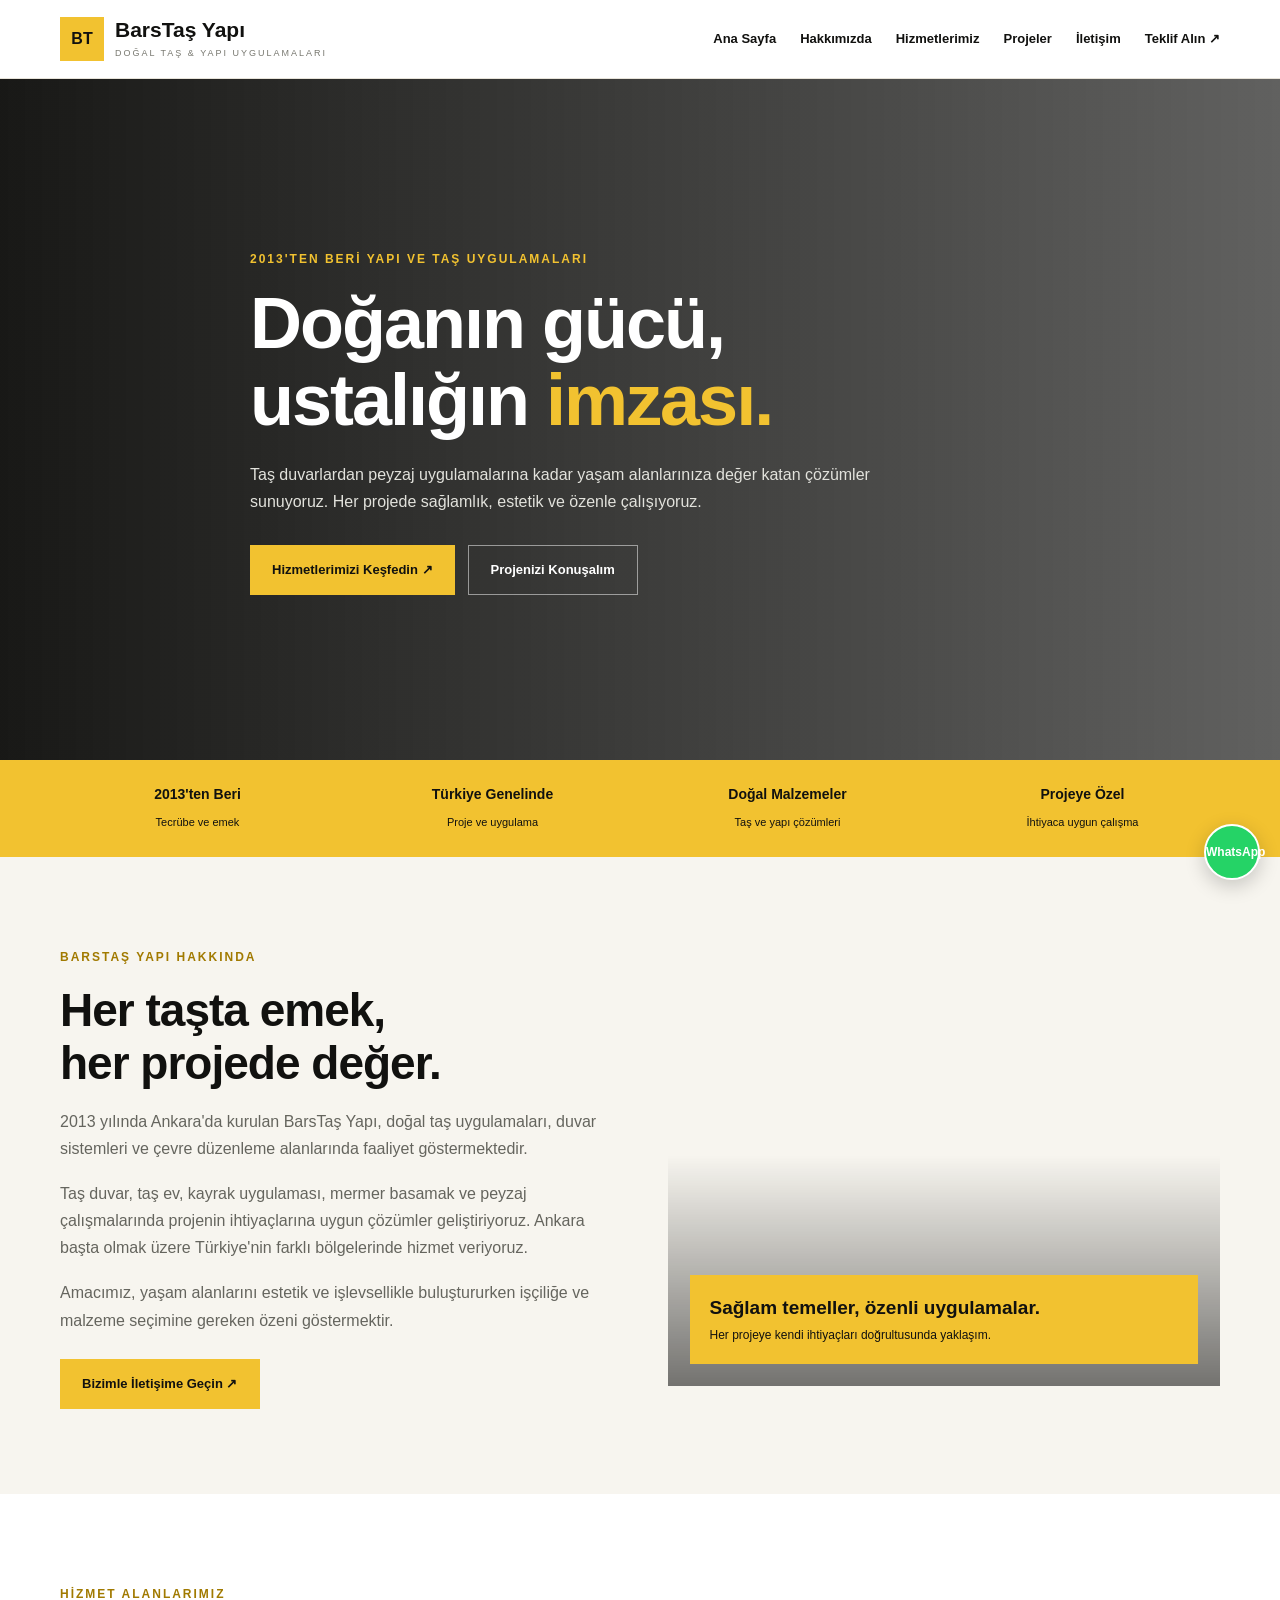
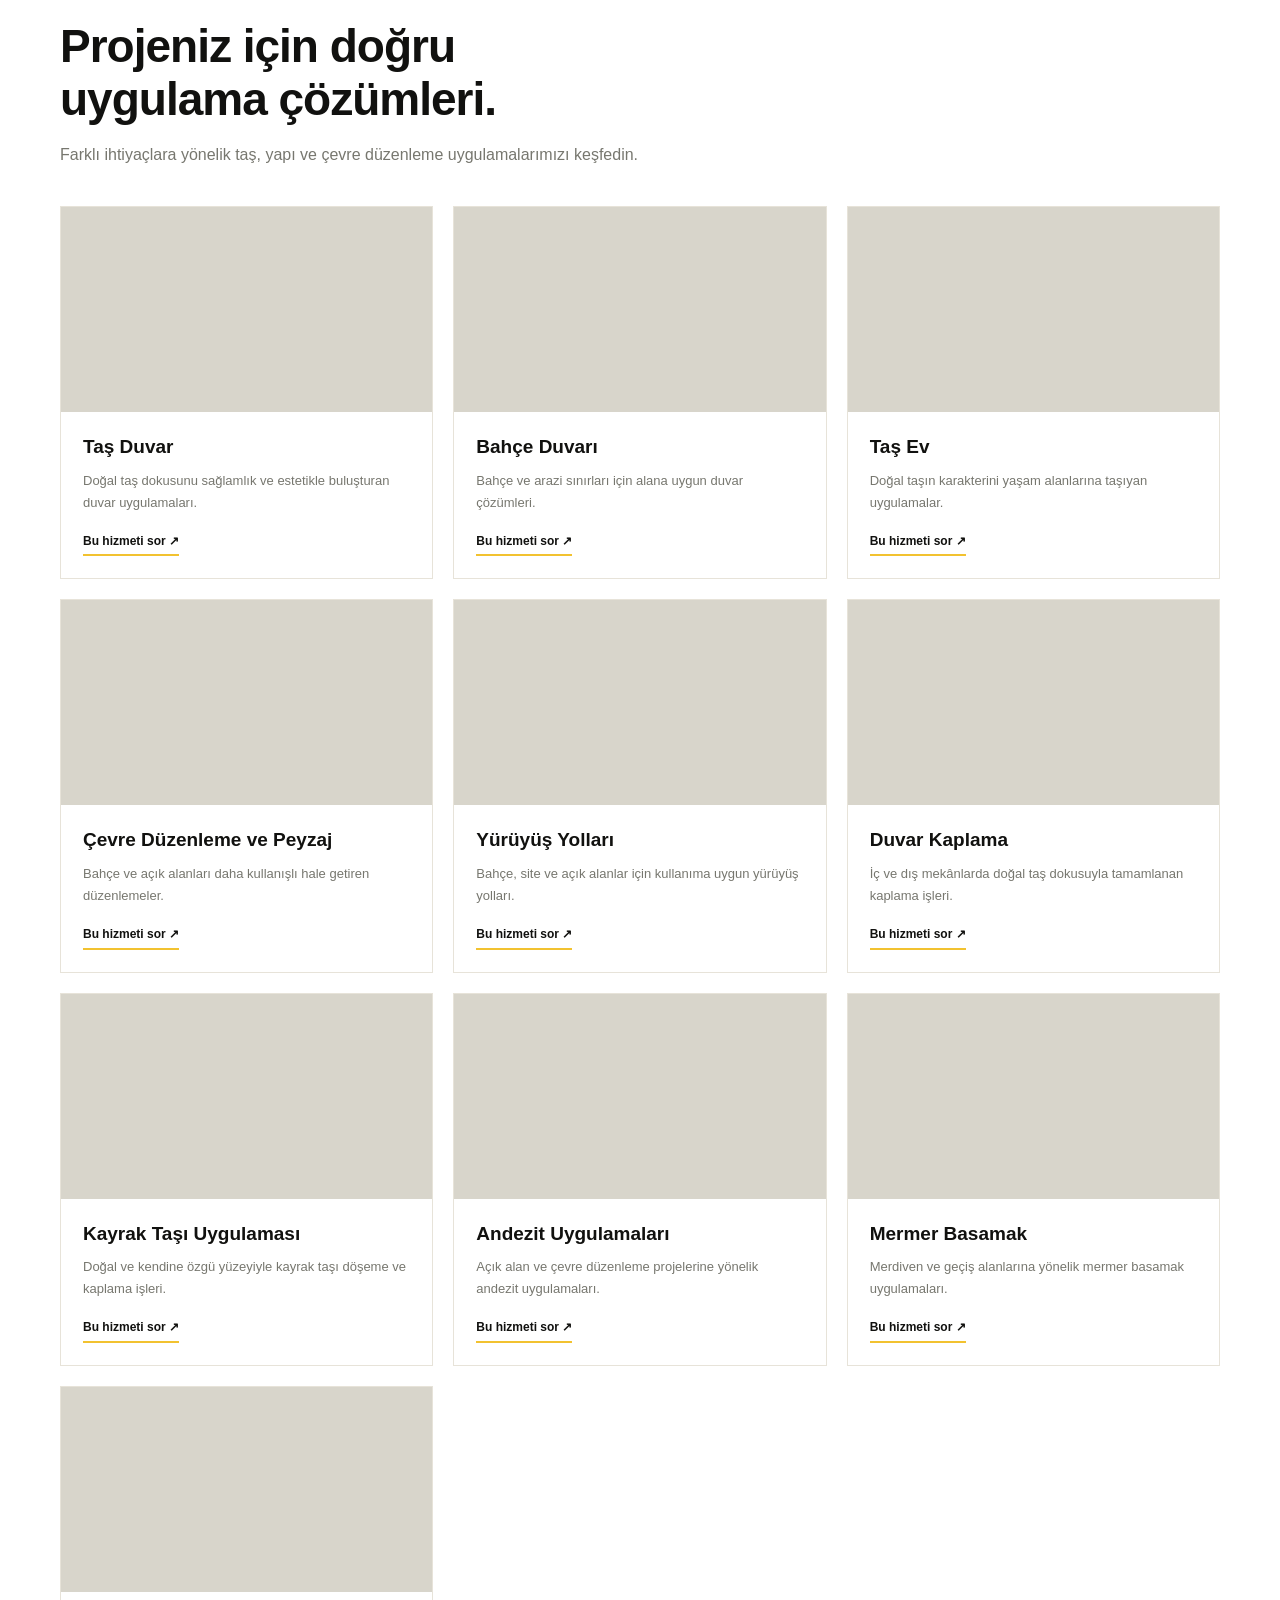
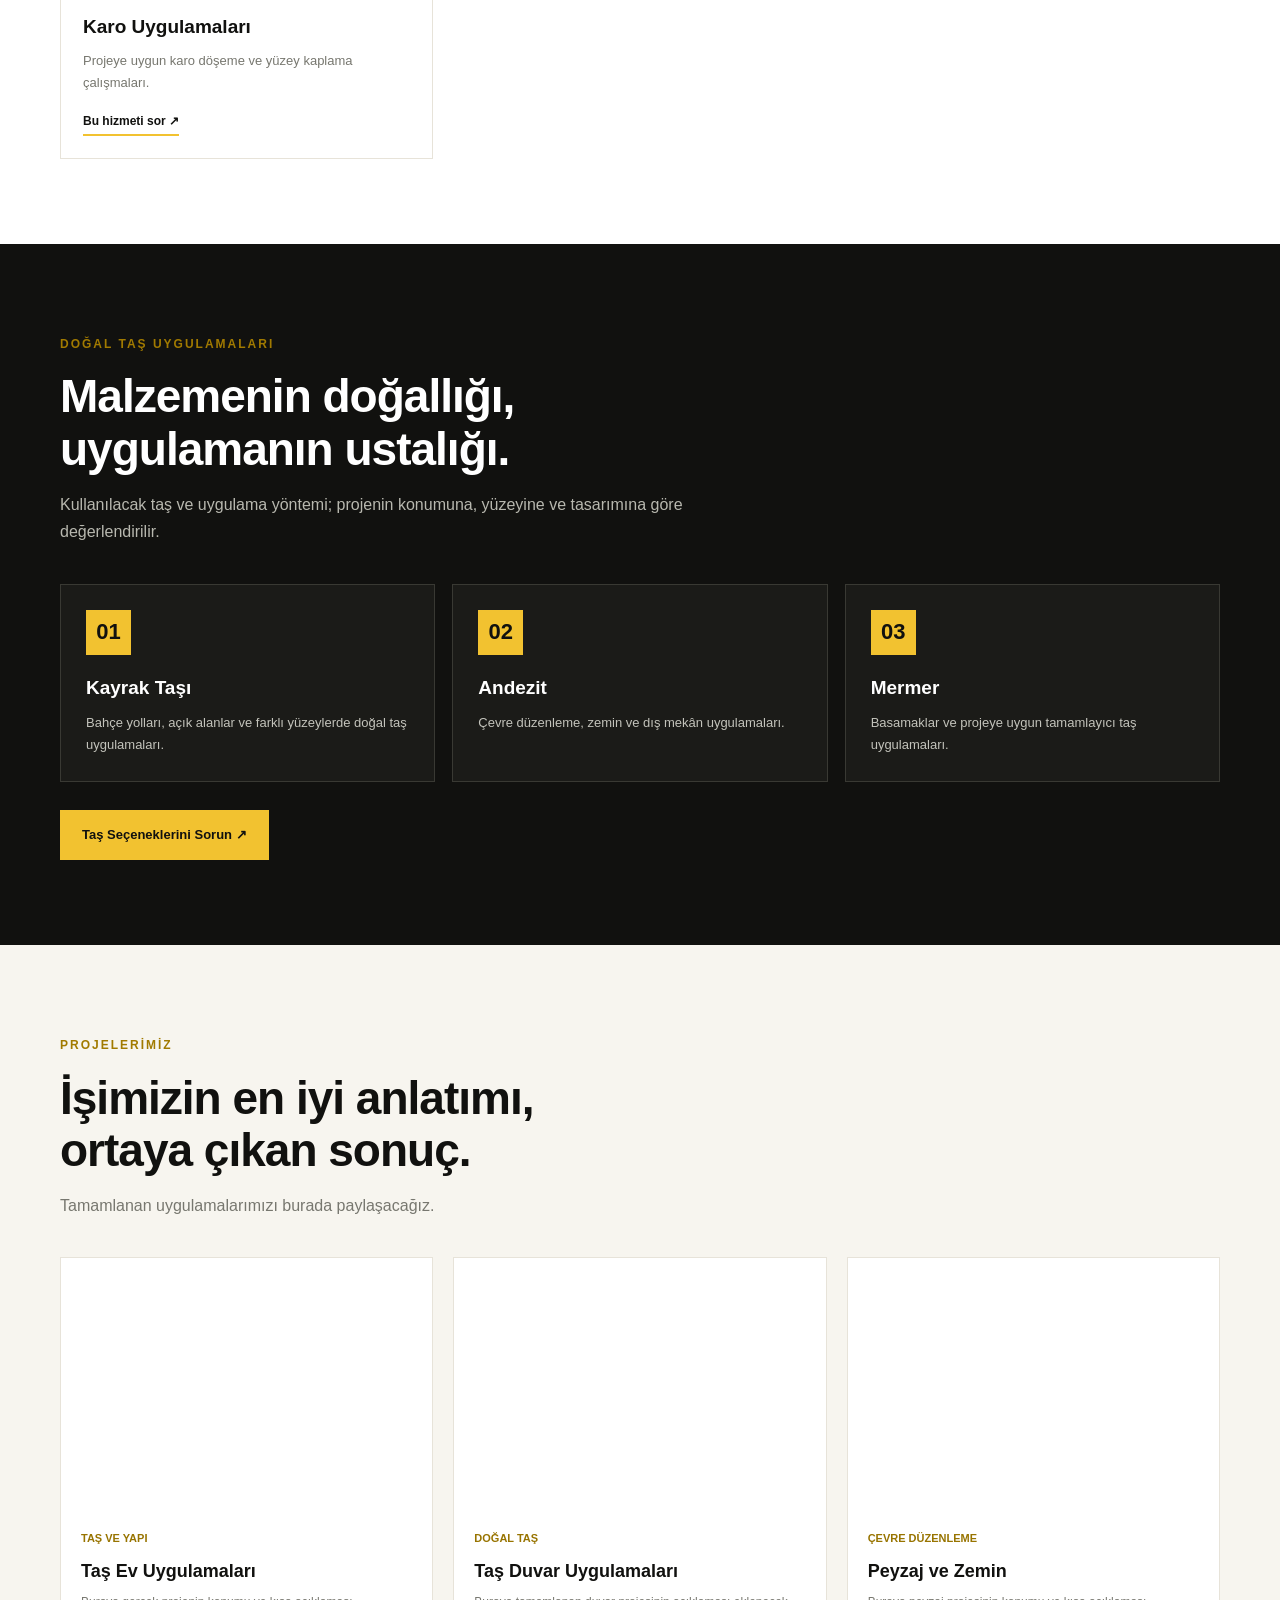
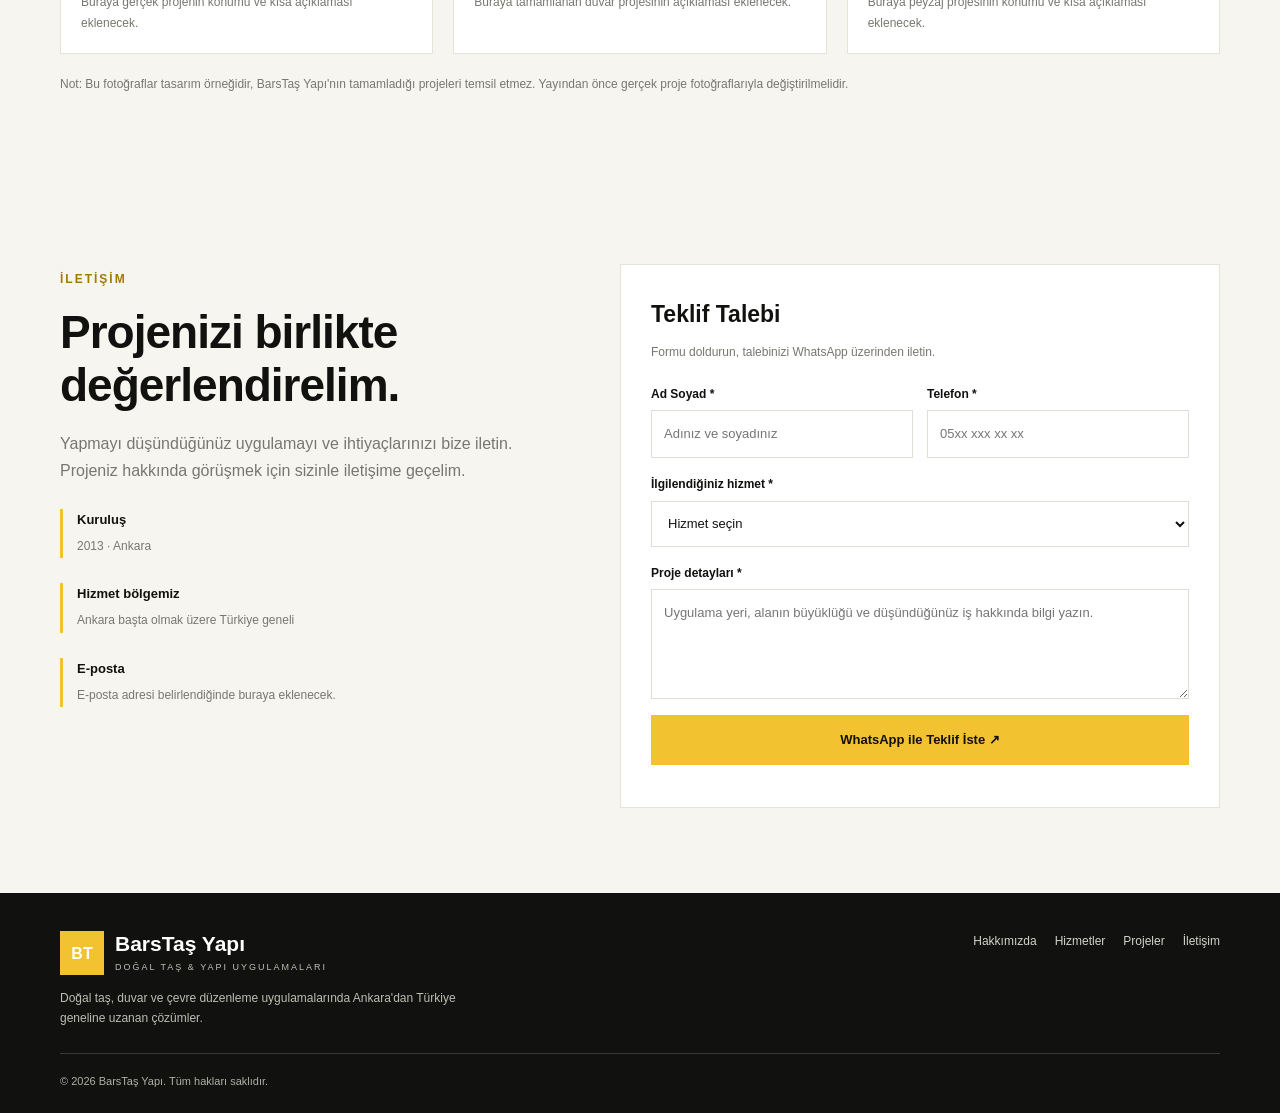
==== index.html @ 707dc00a "İlk BarsTaş Yapı web sitesi" ====
<!DOCTYPE html>
<html lang="tr">
<head>
  <meta charset="UTF-8">
  <meta name="viewport" content="width=device-width, initial-scale=1.0">

  <title>BarsTaş Yapı | Taş Duvar, Taş Ev ve Peyzaj</title>

  <meta name="description" content="BarsTaş Yapı; taş duvar, bahçe duvarı, taş ev, kayrak taşı, andezit, mermer basamak ve peyzaj uygulamalarında Ankara başta olmak üzere Türkiye genelinde hizmet sunar.">

  <meta name="theme-color" content="#11110f">
  <meta property="og:title" content="BarsTaş Yapı | Doğal Taş ve Yapı Uygulamaları">
  <meta property="og:description" content="Doğal taş, taş duvar, taş ev ve çevre düzenleme çözümleri.">
  <meta property="og:type" content="website">

  <style>
    :root {
      --black: #11110f;
      --dark: #1b1b18;
      --yellow: #f2c230;
      --cream: #f7f5ef;
      --gray: #77776f;
      --white: #fff;
      --line: #e7e3d9;
    }

    * {
      box-sizing: border-box;
      margin: 0;
      padding: 0;
    }

    html {
      scroll-behavior: smooth;
      scroll-padding-top: 85px;
    }

    body {
      font-family: Arial, Helvetica, sans-serif;
      color: var(--black);
      line-height: 1.7;
      background: var(--white);
    }

    a {
      color: inherit;
      text-decoration: none;
    }

    button, input, select, textarea {
      font: inherit;
    }

    button, a {
      -webkit-tap-highlight-color: transparent;
    }

    .container {
      width: min(1160px, calc(100% - 40px));
      margin: auto;
    }

    section {
      padding: 85px 0;
    }

    .eyebrow {
      display: inline-block;
      color: #a17a00;
      font-size: 12px;
      font-weight: 800;
      letter-spacing: 2px;
      margin-bottom: 16px;
      text-transform: uppercase;
    }

    h2 {
      font-size: clamp(30px, 4vw, 46px);
      line-height: 1.15;
      letter-spacing: -1px;
    }

    .section-intro {
      max-width: 650px;
      color: var(--gray);
      margin-top: 15px;
    }

    .section-heading {
      margin-bottom: 38px;
    }

    .button {
      display: inline-flex;
      align-items: center;
      justify-content: center;
      min-height: 50px;
      padding: 0 22px;
      border: 0;
      background: var(--yellow);
      color: var(--black);
      font-size: 13px;
      font-weight: 800;
      cursor: pointer;
      transition: .2s;
    }

    .button:hover {
      background: #ffdc68;
      transform: translateY(-2px);
    }

    /* ÜST MENÜ */

    header {
      position: sticky;
      top: 0;
      z-index: 10;
      background: rgba(255, 255, 255, .97);
      border-bottom: 1px solid var(--line);
      backdrop-filter: blur(12px);
    }

    .navbar {
      min-height: 78px;
      display: flex;
      align-items: center;
      justify-content: space-between;
      gap: 24px;
    }

    .brand {
      display: flex;
      align-items: center;
      gap: 11px;
    }

    .brand-mark {
      display: grid;
      place-items: center;
      width: 44px;
      height: 44px;
      background: var(--yellow);
      font-size: 16px;
      font-weight: 900;
    }

    .brand strong {
      display: block;
      font-size: 21px;
      line-height: 1.2;
    }

    .brand small {
      display: block;
      color: var(--gray);
      font-size: 9px;
      letter-spacing: 2px;
      margin-top: 4px;
    }

    .nav-links {
      display: flex;
      align-items: center;
      gap: 24px;
    }

    .nav-links a {
      font-size: 13px;
      font-weight: 700;
    }

    .nav-links a:hover {
      color: #a17a00;
    }

    .menu-toggle {
      display: none;
      border: 1px solid var(--line);
      background: white;
      width: 44px;
      height: 44px;
      font-size: 23px;
      cursor: pointer;
    }

    /* ANA GÖRSEL */

    .hero {
      min-height: 610px;
      display: flex;
      align-items: center;
      color: white;
      background:
        linear-gradient(90deg, rgba(12,12,10,.95), rgba(12,12,10,.65)),
        url("https://images.unsplash.com/photo-1600585154340-be6161a56a0c?auto=format&fit=crop&w=1900&q=85")
        center / cover no-repeat;
    }

    .hero-content {
      max-width: 780px;
      padding: 80px 0;
    }

    .hero .eyebrow {
      color: var(--yellow);
    }

    .hero h1 {
      font-size: clamp(40px, 6vw, 72px);
      line-height: 1.06;
      letter-spacing: -2px;
    }

    .hero h1 span {
      color: var(--yellow);
    }

    .hero p {
      max-width: 620px;
      color: #e2e2dc;
      margin-top: 23px;
      font-size: 16px;
    }

    .hero-actions {
      display: flex;
      flex-wrap: wrap;
      gap: 13px;
      margin-top: 30px;
    }

    .button-outline {
      border: 1px solid #ffffff80;
      color: white;
      background: transparent;
    }

    .button-outline:hover {
      background: #ffffff15;
    }

    /* KISA BİLGİ ŞERİDİ */

    .trust-strip {
      padding: 23px 0;
      background: var(--yellow);
    }

    .trust-grid {
      display: grid;
      grid-template-columns: repeat(4, 1fr);
      gap: 20px;
      text-align: center;
    }

    .trust-grid strong {
      display: block;
      font-size: 14px;
    }

    .trust-grid span {
      font-size: 11px;
    }

    /* HAKKIMIZDA */

    .about {
      background: var(--cream);
    }

    .about-grid {
      display: grid;
      grid-template-columns: 1fr 1fr;
      align-items: center;
      gap: 55px;
    }

    .about-copy p {
      margin-top: 18px;
      color: #65655e;
    }

    .about-visual {
      min-height: 420px;
      background:
        linear-gradient(0deg, #0008, transparent 55%),
        url("https://images.unsplash.com/photo-1600607687939-ce8a6c25118c?auto=format&fit=crop&w=1100&q=85")
        center / cover no-repeat;
      display: flex;
      align-items: flex-end;
      padding: 22px;
    }

    .about-label {
      width: 100%;
      padding: 20px;
      background: var(--yellow);
      color: var(--black);
      font-size: 19px;
      font-weight: 800;
      line-height: 1.4;
    }

    .about-label span {
      display: block;
      margin-top: 5px;
      font-size: 12px;
      font-weight: 400;
    }

    /* HİZMETLER */

    .services-grid {
      display: grid;
      grid-template-columns: repeat(3, minmax(0, 1fr));
      gap: 20px;
    }

    .service-card {
      overflow: hidden;
      border: 1px solid var(--line);
      background: white;
      transition: .25s;
    }

    .service-card:hover {
      transform: translateY(-5px);
      border-color: var(--yellow);
      box-shadow: 0 14px 32px #0000000d;
    }

    .service-image {
      height: 205px;
      background-color: #d8d5cb;
      background-size: cover;
      background-position: center;
    }

    .service-body {
      padding: 22px;
    }

    .service-body h3 {
      font-size: 19px;
      line-height: 1.35;
    }

    .service-body p {
      margin-top: 10px;
      color: var(--gray);
      font-size: 13px;
    }

    .service-link {
      display: inline-block;
      margin-top: 17px;
      padding-bottom: 3px;
      border-bottom: 2px solid var(--yellow);
      font-size: 12px;
      font-weight: 800;
    }

    .service-link:hover {
      color: #a17a00;
    }

    /* TAŞ ÇEŞİTLERİ */

    .stones {
      background: var(--black);
      color: white;
    }

    .stones .section-intro {
      color: #b8b8af;
    }

    .stone-grid {
      display: grid;
      grid-template-columns: repeat(3, 1fr);
      gap: 17px;
    }

    .stone-card {
      padding: 25px;
      border: 1px solid #393933;
      background: var(--dark);
      transition: .2s;
    }

    .stone-card:hover {
      border-color: var(--yellow);
    }

    .stone-icon {
      display: grid;
      place-items: center;
      width: 45px;
      height: 45px;
      margin-bottom: 17px;
      background: var(--yellow);
      color: var(--black);
      font-size: 22px;
      font-weight: 900;
    }

    .stone-card h3 {
      font-size: 19px;
    }

    .stone-card p {
      margin-top: 8px;
      color: #c3c3bb;
      font-size: 13px;
    }

    /* PROJELER */

    .projects {
      background: var(--cream);
    }

    .projects-grid {
      display: grid;
      grid-template-columns: repeat(3, 1fr);
      gap: 20px;
    }

    .project-card {
      background: white;
      border: 1px solid var(--line);
      overflow: hidden;
    }

    .project-image {
      height: 245px;
      background-size: cover;
      background-position: center;
    }

    .project-image-one {
      background-image: url("https://images.unsplash.com/photo-1600585154340-be6161a56a0c?auto=format&fit=crop&w=900&q=80");
    }

    .project-image-two {
      background-image: url("https://images.unsplash.com/photo-1600607687939-ce8a6c25118c?auto=format&fit=crop&w=900&q=80");
    }

    .project-image-three {
      background-image: url("https://images.unsplash.com/photo-1600566753086-00f18fb6b3ea?auto=format&fit=crop&w=900&q=80");
    }

    .project-info {
      padding: 20px;
    }

    .project-info span {
      color: #987400;
      font-size: 11px;
      font-weight: 800;
      text-transform: uppercase;
    }

    .project-info h3 {
      margin-top: 5px;
      font-size: 18px;
    }

    .project-info p {
      margin-top: 6px;
      color: var(--gray);
      font-size: 12px;
    }

    .sample-note {
      margin-top: 20px;
      color: var(--gray);
      font-size: 12px;
    }

    /* İLETİŞİM */

    .contact {
      background: var(--cream);
    }

    .contact-grid {
      display: grid;
      grid-template-columns: .85fr 1fr;
      gap: 50px;
      align-items: start;
    }

    .contact-copy p {
      margin-top: 18px;
      color: var(--gray);
    }

    .contact-detail {
      margin-top: 25px;
      padding-left: 14px;
      border-left: 3px solid var(--yellow);
    }

    .contact-detail strong {
      display: block;
      font-size: 13px;
    }

    .contact-detail span {
      color: var(--gray);
      font-size: 12px;
    }

    .contact-form {
      padding: 30px;
      background: white;
      border: 1px solid var(--line);
    }

    .contact-form h3 {
      font-size: 23px;
    }

    .form-intro {
      margin: 7px 0 22px;
      color: var(--gray);
      font-size: 12px;
    }

    .form-row {
      display: grid;
      grid-template-columns: 1fr 1fr;
      gap: 14px;
    }

    .form-field {
      display: grid;
      gap: 6px;
      margin-bottom: 16px;
    }

    .form-field label {
      font-size: 12px;
      font-weight: 800;
    }

    .form-field input,
    .form-field select,
    .form-field textarea {
      width: 100%;
      padding: 12px;
      border: 1px solid #deded6;
      border-radius: 0;
      background: white;
      color: var(--black);
      outline: none;
      font-size: 13px;
    }

    .form-field input,
    .form-field select {
      min-height: 46px;
    }

    .form-field textarea {
      min-height: 110px;
      resize: vertical;
    }

    .form-field input:focus,
    .form-field select:focus,
    .form-field textarea:focus {
      border-color: #b38a05;
    }

    .form-submit {
      width: 100%;
    }

    .form-status {
      margin-top: 12px;
      font-size: 12px;
      overflow-wrap: anywhere;
    }

    /* ALT BÖLÜM */

    .footer {
      padding: 38px 0 22px;
      background: var(--black);
      color: white;
    }

    .footer-main {
      display: flex;
      align-items: flex-start;
      justify-content: space-between;
      gap: 30px;
      padding-bottom: 25px;
    }

    .footer-main p {
      max-width: 440px;
      margin-top: 12px;
      color: #bdbdb4;
      font-size: 12px;
    }

    .footer-links {
      display: flex;
      flex-wrap: wrap;
      gap: 18px;
    }

    .footer-links a {
      color: #d2d2ca;
      font-size: 12px;
    }

    .footer-links a:hover {
      color: var(--yellow);
    }

    .footer-bottom {
      padding-top: 18px;
      border-top: 1px solid #393933;
      color: #b0b0a7;
      font-size: 11px;
    }

    /* WHATSAPP */

    .whatsapp {
      position: fixed;
      right: 20px;
      bottom: 20px;
      z-index: 20;
      display: grid;
      place-items: center;
      width: 56px;
      height: 56px;
      border: 2px solid white;
      border-radius: 50%;
      background: #25d366;
      color: white;
      box-shadow: 0 6px 20px #0003;
      font-size: 12px;
      font-weight: 900;
    }

    /* TELEFON VE TABLET */

    @media (max-width: 900px) {
      .nav-links {
        gap: 13px;
      }

      .nav-links a {
        font-size: 11px;
      }

      .about-grid,
      .contact-grid {
        gap: 28px;
      }

      .services-grid {
        grid-template-columns: repeat(2, minmax(0, 1fr));
      }
    }

    @media (max-width: 720px) {
      section {
        padding: 65px 0;
      }

      .navbar {
        min-height: 70px;
      }

      .menu-toggle {
        display: block;
      }

      .nav-links {
        position: absolute;
        top: 70px;
        left: 0;
        right: 0;
        display: none;
        align-items: stretch;
        flex-direction: column;
        gap: 0;
        padding: 15px 22px 24px;
        background: white;
        border-bottom: 1px solid var(--line);
      }

      .nav-links.is-open {
        display: flex;
      }

      .nav-links a {
        padding: 12px 0;
        border-bottom: 1px solid var(--line);
        font-size: 14px;
      }

      .nav-links .nav-cta {
        margin-top: 12px;
        text-align: center;
        padding: 12px;
        background: var(--yellow);
      }

      .hero {
        min-height: 570px;
      }

      .hero h1 {
        font-size: 44px;
        letter-spacing: -1px;
      }

      .hero p {
        font-size: 14px;
      }

      .trust-grid {
        grid-template-columns: repeat(2, 1fr);
        gap: 18px 8px;
      }

      .about-grid,
      .contact-grid {
        grid-template-columns: 1fr;
      }

      .about-visual {
        min-height: 330px;
      }

      .stone-grid,
      .projects-grid {
        grid-template-columns: repeat(2, minmax(0, 1fr));
      }

      .footer-main {
        flex-direction: column;
      }
    }

    @media (max-width: 480px) {
      .container {
        width: calc(100% - 30px);
      }

      .hero h1 {
        font-size: 39px;
      }

      .hero-actions {
        flex-direction: column;
      }

      .hero-actions .button {
        width: 100%;
      }

      .services-grid,
      .stone-grid,
      .projects-grid {
        grid-template-columns: 1fr;
      }

      .service-image {
        height: 225px;
      }

      .project-image {
        height: 230px;
      }

      .contact-form {
        padding: 21px 16px;
      }

      .form-row {
        grid-template-columns: 1fr;
        gap: 0;
      }

      .footer-links {
        flex-direction: column;
        gap: 10px;
      }
    }
  </style>
</head>

<body>
  <header>
    <div class="container navbar">
      <a class="brand" href="#anasayfa" aria-label="BarsTaş Yapı ana sayfa">
        <span class="brand-mark">BT</span>
        <span>
          <strong>BarsTaş Yapı</strong>
          <small>DOĞAL TAŞ & YAPI UYGULAMALARI</small>
        </span>
      </a>

      <button class="menu-toggle" type="button"
        aria-label="Menüyü aç" aria-expanded="false"
        aria-controls="site-menu">☰</button>

      <nav class="nav-links" id="site-menu" aria-label="Ana menü">
        <a href="#anasayfa">Ana Sayfa</a>
        <a href="#hakkimizda">Hakkımızda</a>
        <a href="#hizmetler">Hizmetlerimiz</a>
        <a href="#projeler">Projeler</a>
        <a href="#iletisim">İletişim</a>
        <a class="nav-cta" href="#iletisim">Teklif Alın ↗</a>
      </nav>
    </div>
  </header>

  <main>
    <section class="hero" id="anasayfa">
      <div class="container hero-content">
        <span class="eyebrow">2013'ten beri yapı ve taş uygulamaları</span>
        <h1>Doğanın gücü,<br>ustalığın <span>imzası.</span></h1>
        <p>
          Taş duvarlardan peyzaj uygulamalarına kadar yaşam alanlarınıza
          değer katan çözümler sunuyoruz. Her projede sağlamlık, estetik
          ve özenle çalışıyoruz.
        </p>

        <div class="hero-actions">
          <a class="button" href="#hizmetler">Hizmetlerimizi Keşfedin ↗</a>
          <a class="button button-outline" href="#iletisim">Projenizi Konuşalım</a>
        </div>
      </div>
    </section>

    <div class="trust-strip">
      <div class="container trust-grid">
        <div>
          <strong>2013'ten Beri</strong>
          <span>Tecrübe ve emek</span>
        </div>
        <div>
          <strong>Türkiye Genelinde</strong>
          <span>Proje ve uygulama</span>
        </div>
        <div>
          <strong>Doğal Malzemeler</strong>
          <span>Taş ve yapı çözümleri</span>
        </div>
        <div>
          <strong>Projeye Özel</strong>
          <span>İhtiyaca uygun çalışma</span>
        </div>
      </div>
    </div>

    <section class="about" id="hakkimizda">
      <div class="container about-grid">
        <div class="about-copy">
          <span class="eyebrow">BarsTaş Yapı hakkında</span>
          <h2>Her taşta emek,<br>her projede değer.</h2>

          <p>
            2013 yılında Ankara'da kurulan BarsTaş Yapı, doğal taş
            uygulamaları, duvar sistemleri ve çevre düzenleme alanlarında
            faaliyet göstermektedir.
          </p>

          <p>
            Taş duvar, taş ev, kayrak uygulaması, mermer basamak ve peyzaj
            çalışmalarında projenin ihtiyaçlarına uygun çözümler geliştiriyoruz.
            Ankara başta olmak üzere Türkiye'nin farklı bölgelerinde hizmet
            veriyoruz.
          </p>

          <p>
            Amacımız, yaşam alanlarını estetik ve işlevsellikle buluştururken
            işçiliğe ve malzeme seçimine gereken özeni göstermektir.
          </p>

          <a class="button" href="#iletisim" style="margin-top:25px">
            Bizimle İletişime Geçin ↗
          </a>
        </div>

        <div class="about-visual" role="img"
          aria-label="Modern mimari ve doğal malzeme uygulamalarını temsil eden örnek görsel">
          <div class="about-label">
            Sağlam temeller, özenli uygulamalar.
            <span>Her projeye kendi ihtiyaçları doğrultusunda yaklaşım.</span>
          </div>
        </div>
      </div>
    </section>

    <section id="hizmetler">
      <div class="container">
        <div class="section-heading">
          <span class="eyebrow">Hizmet alanlarımız</span>
          <h2>Projeniz için doğru<br>uygulama çözümleri.</h2>
          <p class="section-intro">
            Farklı ihtiyaçlara yönelik taş, yapı ve çevre düzenleme
            uygulamalarımızı keşfedin.
          </p>
        </div>

        <div class="services-grid">
          <article class="service-card">
            <div class="service-image"
              style="background-image:url('https://images.unsplash.com/photo-1590725121839-892b458a74fe?auto=format&fit=crop&w=900&q=80')"
              role="img" aria-label="Taş duvar örnek görseli"></div>
            <div class="service-body">
              <h3>Taş Duvar</h3>
              <p>Doğal taş dokusunu sağlamlık ve estetikle buluşturan duvar uygulamaları.</p>
              <a class="service-link" href="#iletisim" data-service="Taş Duvar">Bu hizmeti sor ↗</a>
            </div>
          </article>

          <article class="service-card">
            <div class="service-image"
              style="background-image:url('https://images.unsplash.com/photo-1600585154526-990dced4db0d?auto=format&fit=crop&w=900&q=80')"
              role="img" aria-label="Bahçe ve çevre duvarı örnek görseli"></div>
            <div class="service-body">
              <h3>Bahçe Duvarı</h3>
              <p>Bahçe ve arazi sınırları için alana uygun duvar çözümleri.</p>
              <a class="service-link" href="#iletisim" data-service="Bahçe Duvarı">Bu hizmeti sor ↗</a>
            </div>
          </article>

          <article class="service-card">
            <div class="service-image"
              style="background-image:url('https://images.unsplash.com/photo-1600607687920-4e2a09cf159d?auto=format&fit=crop&w=900&q=80')"
              role="img" aria-label="Taş ev mimarisi örnek görseli"></div>
            <div class="service-body">
              <h3>Taş Ev</h3>
              <p>Doğal taşın karakterini yaşam alanlarına taşıyan uygulamalar.</p>
              <a class="service-link" href="#iletisim" data-service="Taş Ev">Bu hizmeti sor ↗</a>
            </div>
          </article>

          <article class="service-card">
            <div class="service-image"
              style="background-image:url('https://images.unsplash.com/photo-1416879595882-3373a0480b5b?auto=format&fit=crop&w=900&q=80')"
              role="img" aria-label="Bahçe peyzajı örnek görseli"></div>
            <div class="service-body">
              <h3>Çevre Düzenleme ve Peyzaj</h3>
              <p>Bahçe ve açık alanları daha kullanışlı hale getiren düzenlemeler.</p>
              <a class="service-link" href="#iletisim" data-service="Çevre Düzenleme ve Peyzaj">Bu hizmeti sor ↗</a>
            </div>
          </article>

          <article class="service-card">
            <div class="service-image"
              style="background-image:url('https://images.unsplash.com/photo-1558618666-fcd25c85cd64?auto=format&fit=crop&w=900&q=80')"
              role="img" aria-label="Yürüyüş yolu örnek görseli"></div>
            <div class="service-body">
              <h3>Yürüyüş Yolları</h3>
              <p>Bahçe, site ve açık alanlar için kullanıma uygun yürüyüş yolları.</p>
              <a class="service-link" href="#iletisim" data-service="Yürüyüş Yolları">Bu hizmeti sor ↗</a>
            </div>
          </article>

          <article class="service-card">
            <div class="service-image"
              style="background-image:url('https://images.unsplash.com/photo-1600607687644-c7171b42498f?auto=format&fit=crop&w=900&q=80')"
              role="img" aria-label="Duvar kaplama örnek görseli"></div>
            <div class="service-body">
              <h3>Duvar Kaplama</h3>
              <p>İç ve dış mekânlarda doğal taş dokusuyla tamamlanan kaplama işleri.</p>
              <a class="service-link" href="#iletisim" data-service="Duvar Kaplama">Bu hizmeti sor ↗</a>
            </div>
          </article>

          <article class="service-card">
            <div class="service-image"
              style="background-image:url('https://images.unsplash.com/photo-1510798831971-661eb04b3739?auto=format&fit=crop&w=900&q=80')"
              role="img" aria-label="Kayrak taşı uygulaması örnek görseli"></div>
            <div class="service-body">
              <h3>Kayrak Taşı Uygulaması</h3>
              <p>Doğal ve kendine özgü yüzeyiyle kayrak taşı döşeme ve kaplama işleri.</p>
              <a class="service-link" href="#iletisim" data-service="Kayrak Taşı Uygulaması">Bu hizmeti sor ↗</a>
            </div>
          </article>

          <article class="service-card">
            <div class="service-image"
              style="background-image:url('https://images.unsplash.com/photo-1600566753086-00f18fb6b3ea?auto=format&fit=crop&w=900&q=80')"
              role="img" aria-label="Andezit taşı uygulaması örnek görseli"></div>
            <div class="service-body">
              <h3>Andezit Uygulamaları</h3>
              <p>Açık alan ve çevre düzenleme projelerine yönelik andezit uygulamaları.</p>
              <a class="service-link" href="#iletisim" data-service="Andezit Uygulamaları">Bu hizmeti sor ↗</a>
            </div>
          </article>

          <article class="service-card">
            <div class="service-image"
              style="background-image:url('https://images.unsplash.com/photo-1600607687939-ce8a6c25118c?auto=format&fit=crop&w=900&q=80')"
              role="img" aria-label="Mermer basamak örnek görseli"></div>
            <div class="service-body">
              <h3>Mermer Basamak</h3>
              <p>Merdiven ve geçiş alanlarına yönelik mermer basamak uygulamaları.</p>
              <a class="service-link" href="#iletisim" data-service="Mermer Basamak">Bu hizmeti sor ↗</a>
            </div>
          </article>

          <article class="service-card">
            <div class="service-image"
              style="background-image:url('https://images.unsplash.com/photo-1600566753190-17f0baa2a6c3?auto=format&fit=crop&w=900&q=80')"
              role="img" aria-label="Karo döşeme örnek görseli"></div>
            <div class="service-body">
              <h3>Karo Uygulamaları</h3>
              <p>Projeye uygun karo döşeme ve yüzey kaplama çalışmaları.</p>
              <a class="service-link" href="#iletisim" data-service="Karo Uygulamaları">Bu hizmeti sor ↗</a>
            </div>
          </article>
        </div>
      </div>
    </section>

    <section class="stones">
      <div class="container">
        <div class="section-heading">
          <span class="eyebrow">Doğal taş uygulamaları</span>
          <h2>Malzemenin doğallığı,<br>uygulamanın ustalığı.</h2>
          <p class="section-intro">
            Kullanılacak taş ve uygulama yöntemi; projenin konumuna,
            yüzeyine ve tasarımına göre değerlendirilir.
          </p>
        </div>

        <div class="stone-grid">
          <article class="stone-card">
            <div class="stone-icon">01</div>
            <h3>Kayrak Taşı</h3>
            <p>Bahçe yolları, açık alanlar ve farklı yüzeylerde doğal taş uygulamaları.</p>
          </article>

          <article class="stone-card">
            <div class="stone-icon">02</div>
            <h3>Andezit</h3>
            <p>Çevre düzenleme, zemin ve dış mekân uygulamaları.</p>
          </article>

          <article class="stone-card">
            <div class="stone-icon">03</div>
            <h3>Mermer</h3>
            <p>Basamaklar ve projeye uygun tamamlayıcı taş uygulamaları.</p>
          </article>
        </div>

        <a class="button" href="#iletisim" style="margin-top:28px">
          Taş Seçeneklerini Sorun ↗
        </a>
      </div>
    </section>

    <section class="projects" id="projeler">
      <div class="container">
        <div class="section-heading">
          <span class="eyebrow">Projelerimiz</span>
          <h2>İşimizin en iyi anlatımı,<br>ortaya çıkan sonuç.</h2>
          <p class="section-intro">
            Tamamlanan uygulamalarımızı burada paylaşacağız.
          </p>
        </div>

        <div class="projects-grid">
          <article class="project-card">
            <div class="project-image project-image-one"
              role="img" aria-label="Mimari proje için örnek fotoğraf"></div>
            <div class="project-info">
              <span>Taş ve yapı</span>
              <h3>Taş Ev Uygulamaları</h3>
              <p>Buraya gerçek projenin konumu ve kısa açıklaması eklenecek.</p>
            </div>
          </article>

          <article class="project-card">
            <div class="project-image project-image-two"
              role="img" aria-label="Doğal malzemeli yapı için örnek fotoğraf"></div>
            <div class="project-info">
              <span>Doğal taş</span>
              <h3>Taş Duvar Uygulamaları</h3>
              <p>Buraya tamamlanan duvar projesinin açıklaması eklenecek.</p>
            </div>
          </article>

          <article class="project-card">
            <div class="project-image project-image-three"
              role="img" aria-label="Yapı ve çevre uygulaması için örnek fotoğraf"></div>
            <div class="project-info">
              <span>Çevre düzenleme</span>
              <h3>Peyzaj ve Zemin</h3>
              <p>Buraya peyzaj projesinin konumu ve kısa açıklaması eklenecek.</p>
            </div>
          </article>
        </div>

        <p class="sample-note">
          Not: Bu fotoğraflar tasarım örneğidir, BarsTaş Yapı'nın tamamladığı
          projeleri temsil etmez. Yayından önce gerçek proje fotoğraflarıyla
          değiştirilmelidir.
        </p>
      </div>
    </section>

    <section id="iletisim" class="contact">
      <div class="container contact-grid">
        <div class="contact-copy">
          <span class="eyebrow">İletişim</span>
          <h2>Projenizi birlikte değerlendirelim.</h2>
          <p>
            Yapmayı düşündüğünüz uygulamayı ve ihtiyaçlarınızı bize iletin.
            Projeniz hakkında görüşmek için sizinle iletişime geçelim.
          </p>

          <div class="contact-detail">
            <strong>Kuruluş</strong>
            <span>2013 · Ankara</span>
          </div>

          <div class="contact-detail">
            <strong>Hizmet bölgemiz</strong>
            <span>Ankara başta olmak üzere Türkiye geneli</span>
          </div>

          <div class="contact-detail">
            <strong>E-posta</strong>
            <span>E-posta adresi belirlendiğinde buraya eklenecek.</span>
          </div>
        </div>

        <form class="contact-form" id="quote-form">
          <h3>Teklif Talebi</h3>
          <p class="form-intro">
            Formu doldurun, talebinizi WhatsApp üzerinden iletin.
          </p>

          <div class="form-row">
            <div class="form-field">
              <label for="name">Ad Soyad *</label>
              <input id="name" name="name" type="text"
                placeholder="Adınız ve soyadınız" required>
            </div>

            <div class="form-field">
              <label for="phone">Telefon *</label>
              <input id="phone" name="phone" type="tel"
                placeholder="05xx xxx xx xx" required>
            </div>
          </div>

          <div class="form-field">
            <label for="service">İlgilendiğiniz hizmet *</label>
            <select id="service" name="service" required>
              <option value="">Hizmet seçin</option>
              <option>Taş Duvar</option>
              <option>Bahçe Duvarı</option>
              <option>Taş Ev</option>
              <option>Çevre Düzenleme ve Peyzaj</option>
              <option>Yürüyüş Yolları</option>
              <option>Duvar Kaplama</option>
              <option>Kayrak Taşı Uygulaması</option>
              <option>Andezit Uygulamaları</option>
              <option>Mermer Basamak</option>
              <option>Karo Uygulamaları</option>
              <option>Diğer</option>
            </select>
          </div>

          <div class="form-field">
            <label for="message">Proje detayları *</label>
            <textarea id="message" name="message"
              placeholder="Uygulama yeri, alanın büyüklüğü ve düşündüğünüz iş hakkında bilgi yazın."
              required></textarea>
          </div>

          <button class="button form-submit" type="submit">
            WhatsApp ile Teklif İste ↗
          </button>

          <p class="form-status" id="form-status" aria-live="polite"></p>
        </form>
      </div>
    </section>
  </main>

  <footer class="footer">
    <div class="container">
      <div class="footer-main">
        <div>
          <a class="brand" href="#anasayfa">
            <span class="brand-mark">BT</span>
            <span>
              <strong style="color:white">BarsTaş Yapı</strong>
              <small style="color:#c1c1b8">DOĞAL TAŞ & YAPI UYGULAMALARI</small>
            </span>
          </a>

          <p>
            Doğal taş, duvar ve çevre düzenleme uygulamalarında
            Ankara'dan Türkiye geneline uzanan çözümler.
          </p>
        </div>

        <nav class="footer-links" aria-label="Alt menü">
          <a href="#hakkimizda">Hakkımızda</a>
          <a href="#hizmetler">Hizmetler</a>
          <a href="#projeler">Projeler</a>
          <a href="#iletisim">İletişim</a>
        </nav>
      </div>

      <div class="footer-bottom">
        © <span id="current-year">2026</span> BarsTaş Yapı. Tüm hakları saklıdır.
      </div>
    </div>
  </footer>

  <a class="whatsapp" id="whatsapp-link"
     href="#iletisim" aria-label="WhatsApp üzerinden iletişim">
    WhatsApp
  </a>

  <script>
    "use strict";

    // Şirketin WhatsApp numarasını ülke koduyla yaz.
    // Örnek biçim: 905xxxxxxxxx
    const WHATSAPP_NUMBER = "905XXXXXXXXX";

    document.addEventListener("DOMContentLoaded", function () {
      const menuButton = document.querySelector(".menu-toggle");
      const menu = document.querySelector(".nav-links");
      const form = document.querySelector("#quote-form");
      const status = document.querySelector("#form-status");
      const serviceSelect = document.querySelector("#service");
      const whatsappLink = document.querySelector("#whatsapp-link");

      document.querySelector("#current-year").textContent =
        new Date().getFullYear();

      function closeMenu() {
        menu.classList.remove("is-open");
        menuButton.setAttribute("aria-expanded", "false");
        menuButton.setAttribute("aria-label", "Menüyü aç");
        menuButton.textContent = "☰";
      }

      menuButton.addEventListener("click", function () {
        const opened = menu.classList.toggle("is-open");
        menuButton.setAttribute("aria-expanded", String(opened));
        menuButton.setAttribute(
          "aria-label",
          opened ? "Menüyü kapat" : "Menüyü aç"
        );
        menuButton.textContent = opened ? "×" : "☰";
      });

      menu.querySelectorAll("a").forEach(function (link) {
        link.addEventListener("click", closeMenu);
      });

      document.querySelectorAll("[data-service]").forEach(function (link) {
        link.addEventListener("click", function () {
          const requestedService = link.dataset.service;

          Array.from(serviceSelect.options).forEach(function (option) {
            if (option.value === requestedService ||
                option.textContent.trim() === requestedService) {
              serviceSelect.value = option.value;
            }
          });
        });
      });

      function validWhatsAppNumber() {
        return /^\d{10,15}$/.test(WHATSAPP_NUMBER) &&
          !WHATSAPP_NUMBER.includes("X");
      }

      if (validWhatsAppNumber()) {
        whatsappLink.href = "https://wa.me/" + WHATSAPP_NUMBER;
        whatsappLink.target = "_blank";
        whatsappLink.rel = "noopener noreferrer";
      } else {
        whatsappLink.addEventListener("click", function (event) {
          event.preventDefault();
          document.querySelector("#iletisim").scrollIntoView({
            behavior: "smooth"
          });
          status.textContent =
            "WhatsApp bağlantısını etkinleştirmek için şirket numarasını eklemeliyiz.";
        });
      }

      form.addEventListener("submit", function (event) {
        event.preventDefault();

        if (!form.reportValidity()) return;

        if (!validWhatsAppNumber()) {
          status.textContent =
            "Teklif formu hazır. Önce kod içindeki WhatsApp numarasını gerçek numarayla değiştirmeliyiz.";
          return;
        }

        const name = document.querySelector("#name").value.trim();
        const phone = document.querySelector("#phone").value.trim();
        const service = serviceSelect.value;
        const message = document.querySelector("#message").value.trim();

        const text = [
          "Merhaba BarsTaş Yapı, web sitenizden teklif talep ediyorum.",
          "",
          "Ad Soyad: " + name,
          "Telefon: " + phone,
          "Hizmet: " + service,
          "Proje detayları: " + message
        ].join("\n");

        const url = "https://wa.me/" + WHATSAPP_NUMBER +
          "?text=" + encodeURIComponent(text);

        window.open(url, "_blank", "noopener,noreferrer");

        status.textContent =
          "WhatsApp açıldığında mesajı kontrol edip gönder tuşuna basın.";
      });
    });
  </script>
</body>
</html>
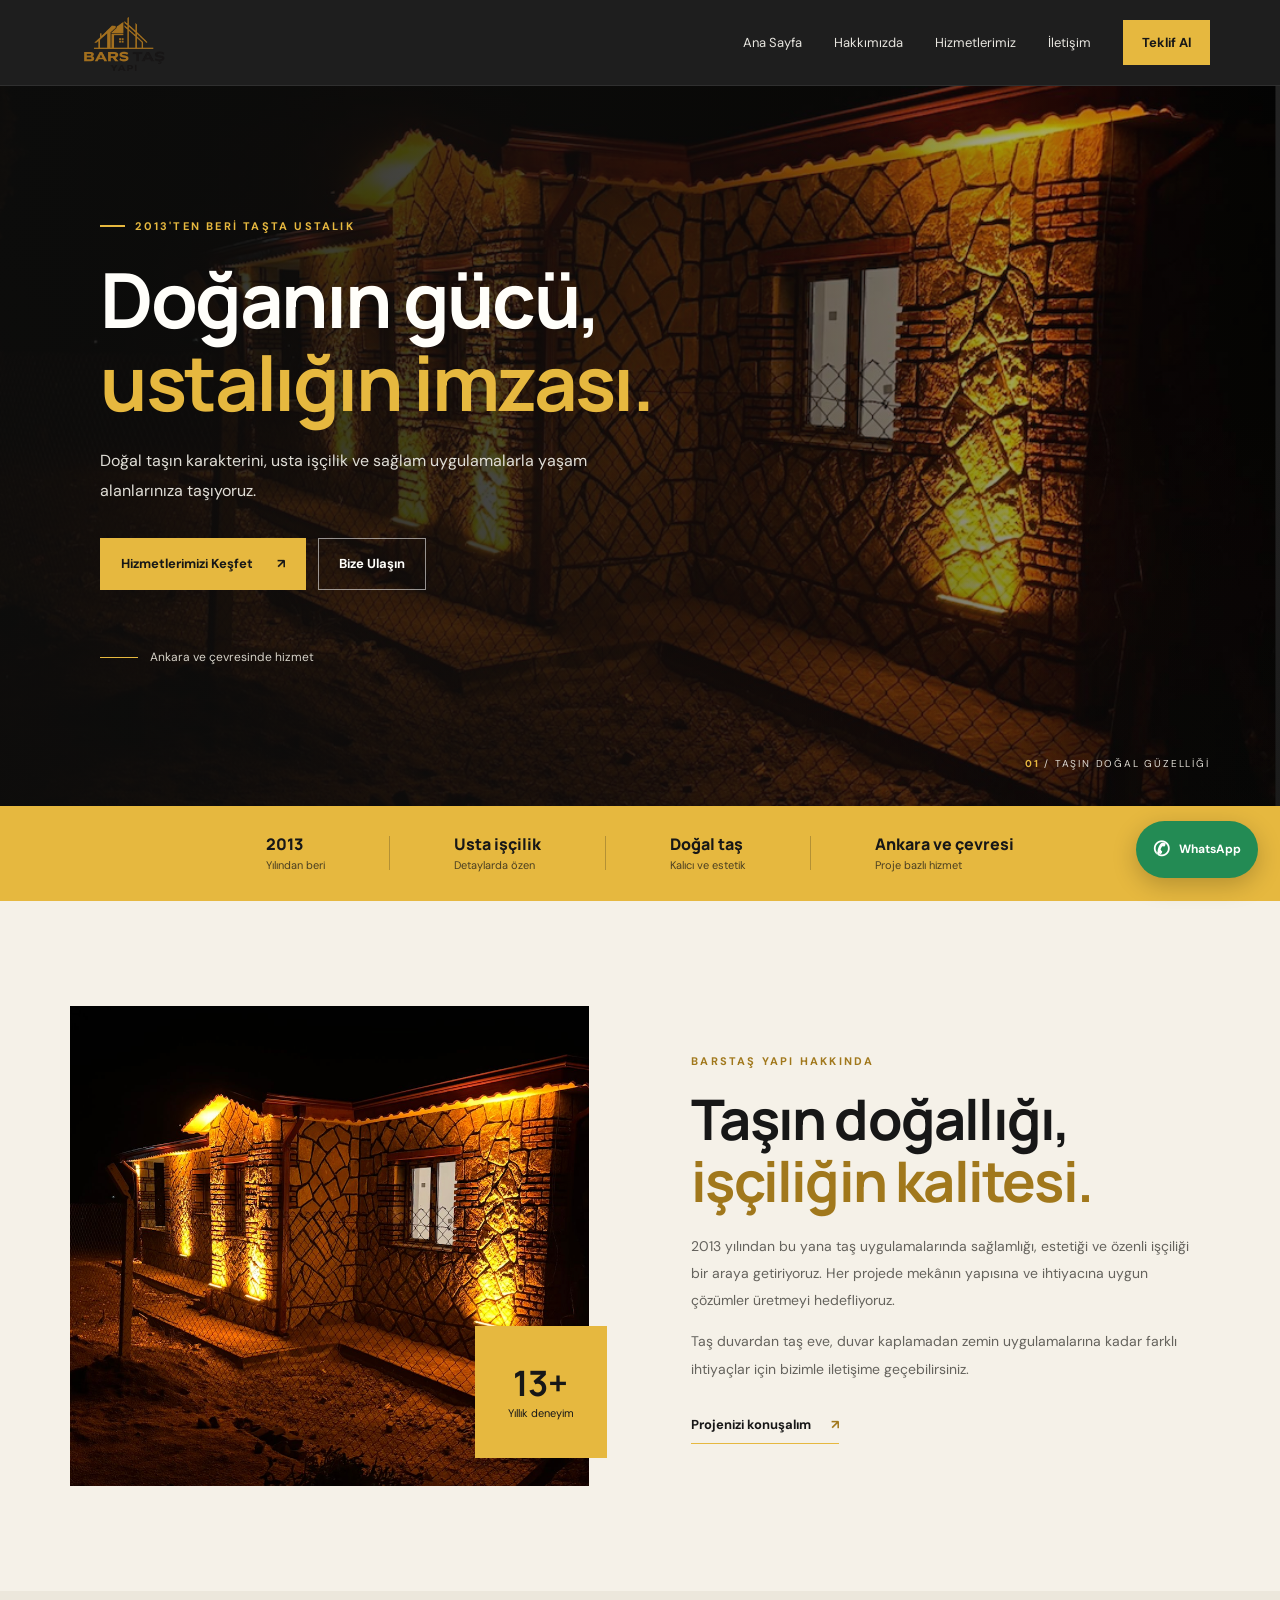
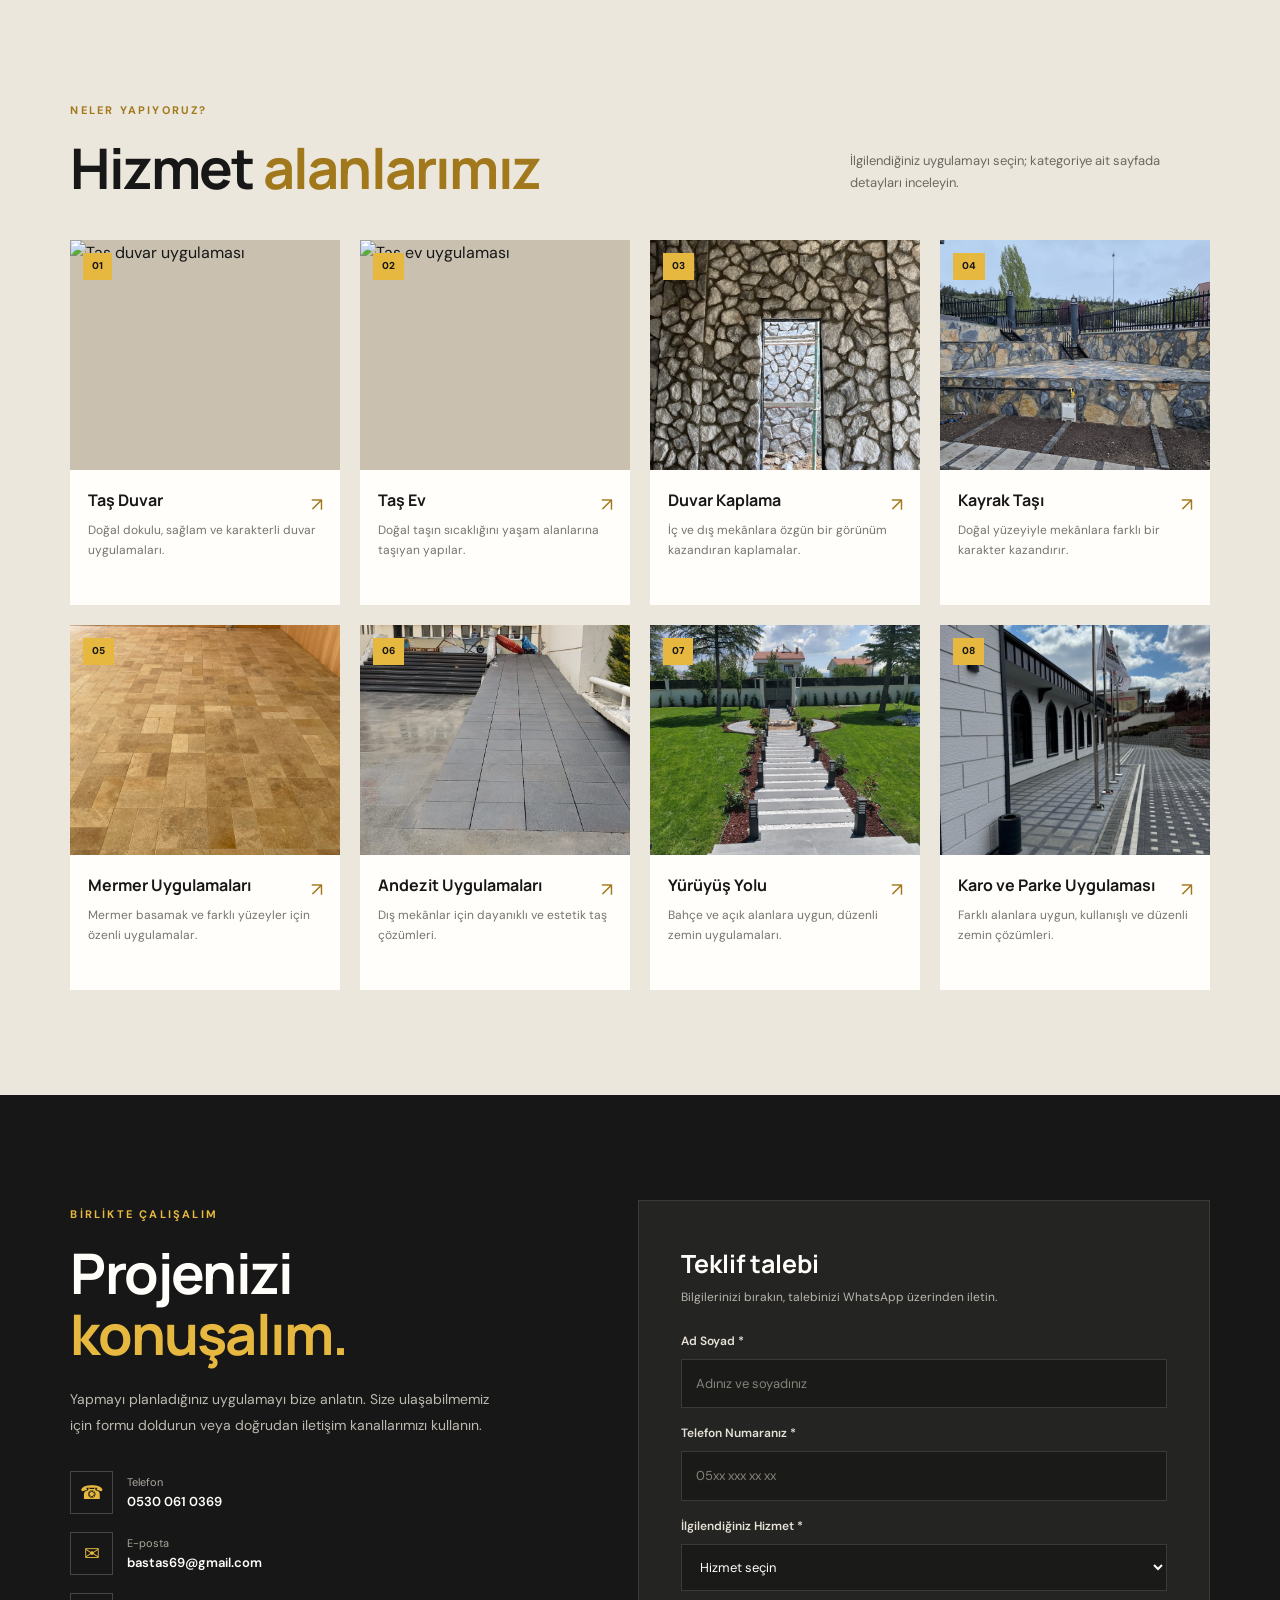
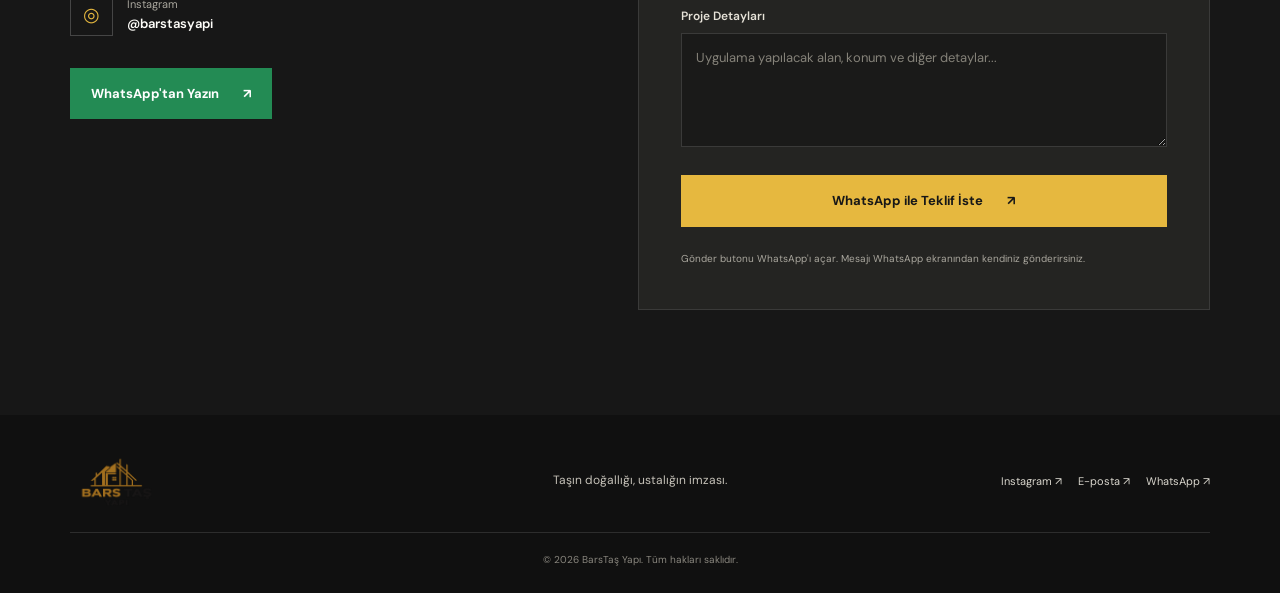
==== commit 773ccc11: "BarsTas web sitesi ve logo güncellemesi" ====
--- a/index.html
+++ b/index.html
@@ -1,1346 +1,449 @@
-
 <!DOCTYPE html>
 <html lang="tr">
 <head>
   <meta charset="UTF-8">
   <meta name="viewport" content="width=device-width, initial-scale=1.0">
-
-  <title>BarsTaş Yapı | Taş Duvar, Taş Ev ve Peyzaj</title>
-
-  <meta name="description" content="BarsTaş Yapı; taş duvar, bahçe duvarı, taş ev, kayrak taşı, andezit, mermer basamak ve peyzaj uygulamalarında Ankara başta olmak üzere Türkiye genelinde hizmet sunar.">
-
-  <meta name="theme-color" content="#11110f">
-  <meta property="og:title" content="BarsTaş Yapı | Doğal Taş ve Yapı Uygulamaları">
-  <meta property="og:description" content="Doğal taş, taş duvar, taş ev ve çevre düzenleme çözümleri.">
+  <meta name="theme-color" content="#171717">
+  <meta name="description" content="BarsTaş Yapı, 2013'ten bu yana Ankara ve çevresinde taş duvar, taş ev, duvar kaplama, andezit, kayrak, mermer ve karo-parke uygulamaları gerçekleştirir.">
+  <meta property="og:title" content="BarsTaş Yapı | Taşın Doğal Gücü">
+  <meta property="og:description" content="Taş uygulamalarında ustalık, sağlamlık ve estetik.">
   <meta property="og:type" content="website">
 
+  <title>BarsTaş Yapı | Taş Uygulamaları ve Yapı Çözümleri</title>
+
+  <link rel="stylesheet" href="style.css">
+
   <style>
-    :root {
-      --black: #11110f;
-      --dark: #1b1b18;
-      --yellow: #f2c230;
-      --cream: #f7f5ef;
-      --gray: #77776f;
-      --white: #fff;
-      --line: #e7e3d9;
-    }
-
-    * {
-      box-sizing: border-box;
-      margin: 0;
-      padding: 0;
-    }
-
-    html {
-      scroll-behavior: smooth;
-      scroll-padding-top: 85px;
-    }
-
-    body {
-      font-family: Arial, Helvetica, sans-serif;
-      color: var(--black);
-      line-height: 1.7;
-      background: var(--white);
-    }
-
-    a {
-      color: inherit;
-      text-decoration: none;
-    }
-
-    button, input, select, textarea {
-      font: inherit;
-    }
-
-    button, a {
-      -webkit-tap-highlight-color: transparent;
-    }
-
-    .container {
-      width: min(1160px, calc(100% - 40px));
-      margin: auto;
-    }
-
-    section {
-      padding: 85px 0;
-    }
-
-    .eyebrow {
-      display: inline-block;
-      color: #a17a00;
-      font-size: 12px;
-      font-weight: 800;
-      letter-spacing: 2px;
-      margin-bottom: 16px;
-      text-transform: uppercase;
-    }
-
-    h2 {
-      font-size: clamp(30px, 4vw, 46px);
-      line-height: 1.15;
-      letter-spacing: -1px;
-    }
-
-    .section-intro {
-      max-width: 650px;
-      color: var(--gray);
-      margin-top: 15px;
-    }
-
-    .section-heading {
-      margin-bottom: 38px;
-    }
-
-    .button {
+    .site-header .brand {
       display: inline-flex;
       align-items: center;
-      justify-content: center;
-      min-height: 50px;
-      padding: 0 22px;
-      border: 0;
-      background: var(--yellow);
-      color: var(--black);
-      font-size: 13px;
-      font-weight: 800;
-      cursor: pointer;
-      transition: .2s;
+      flex-shrink: 0;
     }
 
-    .button:hover {
-      background: #ffdc68;
-      transform: translateY(-2px);
+    .brand-logo {
+      display: block;
+      width: 166px;
+      height: 72px;
+      object-fit: contain;
+      object-position: left center;
     }
 
-    /* ÜST MENÜ */
-
-    header {
-      position: sticky;
-      top: 0;
-      z-index: 10;
-      background: rgba(255, 255, 255, .97);
-      border-bottom: 1px solid var(--line);
-      backdrop-filter: blur(12px);
+    .site-footer .footer-logo {
+      width: 135px;
+      height: 62px;
     }
 
-    .navbar {
-      min-height: 78px;
-      display: flex;
-      align-items: center;
-      justify-content: space-between;
-      gap: 24px;
-    }
-
-    .brand {
-      display: flex;
-      align-items: center;
-      gap: 11px;
-    }
-
-    .brand-mark {
-      display: grid;
-      place-items: center;
-      width: 44px;
-      height: 44px;
-      background: var(--yellow);
-      font-size: 16px;
-      font-weight: 900;
-    }
-
-    .brand strong {
-      display: block;
-      font-size: 21px;
-      line-height: 1.2;
-    }
-
-    .brand small {
-      display: block;
-      color: var(--gray);
-      font-size: 9px;
-      letter-spacing: 2px;
-      margin-top: 4px;
-    }
-
-    .nav-links {
-      display: flex;
-      align-items: center;
-      gap: 24px;
-    }
-
-    .nav-links a {
-      font-size: 13px;
-      font-weight: 700;
-    }
-
-    .nav-links a:hover {
-      color: #a17a00;
-    }
-
-    .menu-toggle {
-      display: none;
-      border: 1px solid var(--line);
-      background: white;
-      width: 44px;
-      height: 44px;
-      font-size: 23px;
-      cursor: pointer;
-    }
-
-    /* ANA GÖRSEL */
-
-    .hero {
-      min-height: 610px;
-      display: flex;
-      align-items: center;
-      color: white;
-      background:
-        linear-gradient(90deg, rgba(12,12,10,.95), rgba(12,12,10,.65)),
-        url("https://images.unsplash.com/photo-1600585154340-be6161a56a0c?auto=format&fit=crop&w=1900&q=85")
-        center / cover no-repeat;
-    }
-
-    .hero-content {
-      max-width: 780px;
-      padding: 80px 0;
-    }
-
-    .hero .eyebrow {
-      color: var(--yellow);
-    }
-
-    .hero h1 {
-      font-size: clamp(40px, 6vw, 72px);
-      line-height: 1.06;
-      letter-spacing: -2px;
-    }
-
-    .hero h1 span {
-      color: var(--yellow);
-    }
-
-    .hero p {
-      max-width: 620px;
-      color: #e2e2dc;
-      margin-top: 23px;
-      font-size: 16px;
-    }
-
-    .hero-actions {
-      display: flex;
-      flex-wrap: wrap;
-      gap: 13px;
-      margin-top: 30px;
-    }
-
-    .button-outline {
-      border: 1px solid #ffffff80;
-      color: white;
-      background: transparent;
-    }
-
-    .button-outline:hover {
-      background: #ffffff15;
-    }
-
-    /* KISA BİLGİ ŞERİDİ */
-
-    .trust-strip {
-      padding: 23px 0;
-      background: var(--yellow);
-    }
-
-    .trust-grid {
-      display: grid;
-      grid-template-columns: repeat(4, 1fr);
-      gap: 20px;
-      text-align: center;
-    }
-
-    .trust-grid strong {
-      display: block;
-      font-size: 14px;
-    }
-
-    .trust-grid span {
-      font-size: 11px;
-    }
-
-    /* HAKKIMIZDA */
-
-    .about {
-      background: var(--cream);
-    }
-
-    .about-grid {
-      display: grid;
-      grid-template-columns: 1fr 1fr;
-      align-items: center;
-      gap: 55px;
-    }
-
-    .about-copy p {
-      margin-top: 18px;
-      color: #65655e;
-    }
-
-    .about-visual {
-      min-height: 420px;
-      background:
-        linear-gradient(0deg, #0008, transparent 55%),
-        url("https://images.unsplash.com/photo-1600607687939-ce8a6c25118c?auto=format&fit=crop&w=1100&q=85")
-        center / cover no-repeat;
-      display: flex;
-      align-items: flex-end;
-      padding: 22px;
-    }
-
-    .about-label {
-      width: 100%;
-      padding: 20px;
-      background: var(--yellow);
-      color: var(--black);
-      font-size: 19px;
-      font-weight: 800;
-      line-height: 1.4;
-    }
-
-    .about-label span {
-      display: block;
-      margin-top: 5px;
-      font-size: 12px;
-      font-weight: 400;
-    }
-
-    /* HİZMETLER */
-
-    .services-grid {
-      display: grid;
-      grid-template-columns: repeat(3, minmax(0, 1fr));
-      gap: 20px;
-    }
-
-    .service-card {
-      overflow: hidden;
-      border: 1px solid var(--line);
-      background: white;
-      transition: .25s;
-    }
-
-    .service-card:hover {
-      transform: translateY(-5px);
-      border-color: var(--yellow);
-      box-shadow: 0 14px 32px #0000000d;
-    }
-
-    .service-image {
-      height: 205px;
-      background-color: #d8d5cb;
-      background-size: cover;
-      background-position: center;
-    }
-
-    .service-body {
-      padding: 22px;
-    }
-
-    .service-body h3 {
-      font-size: 19px;
-      line-height: 1.35;
-    }
-
-    .service-body p {
-      margin-top: 10px;
-      color: var(--gray);
-      font-size: 13px;
-    }
-
-    .service-link {
-      display: inline-block;
-      margin-top: 17px;
-      padding-bottom: 3px;
-      border-bottom: 2px solid var(--yellow);
-      font-size: 12px;
-      font-weight: 800;
-    }
-
-    .service-link:hover {
-      color: #a17a00;
-    }
-
-    /* TAŞ ÇEŞİTLERİ */
-
-    .stones {
-      background: var(--black);
-      color: white;
-    }
-
-    .stones .section-intro {
-      color: #b8b8af;
-    }
-
-    .stone-grid {
-      display: grid;
-      grid-template-columns: repeat(3, 1fr);
-      gap: 17px;
-    }
-
-    .stone-card {
-      padding: 25px;
-      border: 1px solid #393933;
-      background: var(--dark);
-      transition: .2s;
-    }
-
-    .stone-card:hover {
-      border-color: var(--yellow);
-    }
-
-    .stone-icon {
-      display: grid;
-      place-items: center;
-      width: 45px;
-      height: 45px;
-      margin-bottom: 17px;
-      background: var(--yellow);
-      color: var(--black);
-      font-size: 22px;
-      font-weight: 900;
-    }
-
-    .stone-card h3 {
-      font-size: 19px;
-    }
-
-    .stone-card p {
-      margin-top: 8px;
-      color: #c3c3bb;
-      font-size: 13px;
-    }
-
-    /* PROJELER */
-
-    .projects {
-      background: var(--cream);
-    }
-
-    .projects-grid {
-      display: grid;
-      grid-template-columns: repeat(3, 1fr);
-      gap: 20px;
-    }
-
-    .project-card {
-      background: white;
-      border: 1px solid var(--line);
-      overflow: hidden;
-    }
-
-    .project-image {
-      height: 245px;
-      background-size: cover;
-      background-position: center;
-    }
-
-    .project-image-one {
-      background-image: url("https://images.unsplash.com/photo-1600585154340-be6161a56a0c?auto=format&fit=crop&w=900&q=80");
-    }
-
-    .project-image-two {
-      background-image: url("https://images.unsplash.com/photo-1600607687939-ce8a6c25118c?auto=format&fit=crop&w=900&q=80");
-    }
-
-    .project-image-three {
-      background-image: url("https://images.unsplash.com/photo-1600566753086-00f18fb6b3ea?auto=format&fit=crop&w=900&q=80");
-    }
-
-    .project-info {
-      padding: 20px;
-    }
-
-    .project-info span {
-      color: #987400;
-      font-size: 11px;
-      font-weight: 800;
-      text-transform: uppercase;
-    }
-
-    .project-info h3 {
-      margin-top: 5px;
-      font-size: 18px;
-    }
-
-    .project-info p {
-      margin-top: 6px;
-      color: var(--gray);
-      font-size: 12px;
-    }
-
-    .sample-note {
-      margin-top: 20px;
-      color: var(--gray);
-      font-size: 12px;
-    }
-
-    /* İLETİŞİM */
-
-    .contact {
-      background: var(--cream);
-    }
-
-    .contact-grid {
-      display: grid;
-      grid-template-columns: .85fr 1fr;
-      gap: 50px;
-      align-items: start;
-    }
-
-    .contact-copy p {
-      margin-top: 18px;
-      color: var(--gray);
-    }
-
-    .contact-detail {
-      margin-top: 25px;
-      padding-left: 14px;
-      border-left: 3px solid var(--yellow);
-    }
-
-    .contact-detail strong {
-      display: block;
-      font-size: 13px;
-    }
-
-    .contact-detail span {
-      color: var(--gray);
-      font-size: 12px;
-    }
-
-    .contact-form {
-      padding: 30px;
-      background: white;
-      border: 1px solid var(--line);
-    }
-
-    .contact-form h3 {
-      font-size: 23px;
-    }
-
-    .form-intro {
-      margin: 7px 0 22px;
-      color: var(--gray);
-      font-size: 12px;
-    }
-
-    .form-row {
-      display: grid;
-      grid-template-columns: 1fr 1fr;
-      gap: 14px;
-    }
-
-    .form-field {
-      display: grid;
-      gap: 6px;
-      margin-bottom: 16px;
-    }
-
-    .form-field label {
-      font-size: 12px;
-      font-weight: 800;
-    }
-
-    .form-field input,
-    .form-field select,
-    .form-field textarea {
-      width: 100%;
-      padding: 12px;
-      border: 1px solid #deded6;
-      border-radius: 0;
-      background: white;
-      color: var(--black);
-      outline: none;
-      font-size: 13px;
-    }
-
-    .form-field input,
-    .form-field select {
-      min-height: 46px;
-    }
-
-    .form-field textarea {
-      min-height: 110px;
-      resize: vertical;
-    }
-
-    .form-field input:focus,
-    .form-field select:focus,
-    .form-field textarea:focus {
-      border-color: #b38a05;
-    }
-
-    .form-submit {
-      width: 100%;
-    }
-
-    .form-status {
-      margin-top: 12px;
-      font-size: 12px;
-      overflow-wrap: anywhere;
-    }
-
-    /* ALT BÖLÜM */
-
-    .footer {
-      padding: 38px 0 22px;
-      background: var(--black);
-      color: white;
-    }
-
-    .footer-main {
-      display: flex;
-      align-items: flex-start;
-      justify-content: space-between;
-      gap: 30px;
-      padding-bottom: 25px;
-    }
-
-    .footer-main p {
-      max-width: 440px;
-      margin-top: 12px;
-      color: #bdbdb4;
-      font-size: 12px;
-    }
-
-    .footer-links {
-      display: flex;
-      flex-wrap: wrap;
-      gap: 18px;
-    }
-
-    .footer-links a {
-      color: #d2d2ca;
-      font-size: 12px;
-    }
-
-    .footer-links a:hover {
-      color: var(--yellow);
-    }
-
-    .footer-bottom {
-      padding-top: 18px;
-      border-top: 1px solid #393933;
-      color: #b0b0a7;
-      font-size: 11px;
-    }
-
-    /* WHATSAPP */
-
-    .whatsapp {
-      position: fixed;
-      right: 20px;
-      bottom: 20px;
-      z-index: 20;
-      display: grid;
-      place-items: center;
-      width: 56px;
-      height: 56px;
-      border: 2px solid white;
-      border-radius: 50%;
-      background: #25d366;
-      color: white;
-      box-shadow: 0 6px 20px #0003;
-      font-size: 12px;
-      font-weight: 900;
-    }
-
-    /* TELEFON VE TABLET */
-
-    @media (max-width: 900px) {
-      .nav-links {
-        gap: 13px;
+    @media (max-width: 600px) {
+      .brand-logo {
+        width: 124px;
+        height: 58px;
       }
 
-      .nav-links a {
-        font-size: 11px;
-      }
-
-      .about-grid,
-      .contact-grid {
-        gap: 28px;
-      }
-
-      .services-grid {
-        grid-template-columns: repeat(2, minmax(0, 1fr));
-      }
-    }
-
-    @media (max-width: 720px) {
-      section {
-        padding: 65px 0;
-      }
-
-      .navbar {
-        min-height: 70px;
-      }
-
-      .menu-toggle {
-        display: block;
-      }
-
-      .nav-links {
-        position: absolute;
-        top: 70px;
-        left: 0;
-        right: 0;
-        display: none;
-        align-items: stretch;
-        flex-direction: column;
-        gap: 0;
-        padding: 15px 22px 24px;
-        background: white;
-        border-bottom: 1px solid var(--line);
-      }
-
-      .nav-links.is-open {
-        display: flex;
-      }
-
-      .nav-links a {
-        padding: 12px 0;
-        border-bottom: 1px solid var(--line);
-        font-size: 14px;
-      }
-
-      .nav-links .nav-cta {
-        margin-top: 12px;
-        text-align: center;
-        padding: 12px;
-        background: var(--yellow);
-      }
-
-      .hero {
-        min-height: 570px;
-      }
-
-      .hero h1 {
-        font-size: 44px;
-        letter-spacing: -1px;
-      }
-
-      .hero p {
-        font-size: 14px;
-      }
-
-      .trust-grid {
-        grid-template-columns: repeat(2, 1fr);
-        gap: 18px 8px;
-      }
-
-      .about-grid,
-      .contact-grid {
-        grid-template-columns: 1fr;
-      }
-
-      .about-visual {
-        min-height: 330px;
-      }
-
-      .stone-grid,
-      .projects-grid {
-        grid-template-columns: repeat(2, minmax(0, 1fr));
-      }
-
-      .footer-main {
-        flex-direction: column;
-      }
-    }
-
-    @media (max-width: 480px) {
-      .container {
-        width: calc(100% - 30px);
-      }
-
-      .hero h1 {
-        font-size: 39px;
-      }
-
-      .hero-actions {
-        flex-direction: column;
-      }
-
-      .hero-actions .button {
-        width: 100%;
-      }
-
-      .services-grid,
-      .stone-grid,
-      .projects-grid {
-        grid-template-columns: 1fr;
-      }
-
-      .service-image {
-        height: 225px;
-      }
-
-      .project-image {
-        height: 230px;
-      }
-
-      .contact-form {
-        padding: 21px 16px;
-      }
-
-      .form-row {
-        grid-template-columns: 1fr;
-        gap: 0;
-      }
-
-      .footer-links {
-        flex-direction: column;
-        gap: 10px;
+      .site-footer .footer-logo {
+        width: 110px;
+        height: 52px;
       }
     }
   </style>
+
+  <script src="script.js" defer></script>
 </head>
 
 <body>
-  <header>
-    <div class="container navbar">
-      <a class="brand" href="#anasayfa" aria-label="BarsTaş Yapı ana sayfa">
-        <span class="brand-mark">BT</span>
-        <span>
-          <strong>BarsTaş Yapı</strong>
-          <small>DOĞAL TAŞ & YAPI UYGULAMALARI</small>
-        </span>
-      </a>
-
-      <button class="menu-toggle" type="button"
-        aria-label="Menüyü aç" aria-expanded="false"
-        aria-controls="site-menu">☰</button>
-
-      <nav class="nav-links" id="site-menu" aria-label="Ana menü">
-        <a href="#anasayfa">Ana Sayfa</a>
-        <a href="#hakkimizda">Hakkımızda</a>
-        <a href="#hizmetler">Hizmetlerimiz</a>
-        <a href="#projeler">Projeler</a>
-        <a href="#iletisim">İletişim</a>
-        <a class="nav-cta" href="#iletisim">Teklif Alın ↗</a>
-      </nav>
-    </div>
+  <header class="site-header">
+    <a class="brand" href="index.html" aria-label="BarsTaş Yapı ana sayfa">
+      <img
+        class="brand-logo"
+        src="images/barstas-logo.png"
+        alt="BarsTaş Yapı"
+      >
+    </a>
+
+    <button
+      class="menu-toggle"
+      type="button"
+      aria-label="Menüyü aç"
+      aria-expanded="false"
+      aria-controls="main-navigation"
+    >
+      <span></span>
+      <span></span>
+      <span></span>
+    </button>
+
+    <nav class="nav-links" id="main-navigation" aria-label="Ana menü">
+      <a href="#anasayfa">Ana Sayfa</a>
+      <a href="#hakkimizda">Hakkımızda</a>
+      <a href="#hizmetler">Hizmetlerimiz</a>
+      <a href="#iletisim">İletişim</a>
+      <a class="nav-cta" href="#iletisim">Teklif Al</a>
+    </nav>
   </header>
 
   <main>
     <section class="hero" id="anasayfa">
-      <div class="container hero-content">
-        <span class="eyebrow">2013'ten beri yapı ve taş uygulamaları</span>
-        <h1>Doğanın gücü,<br>ustalığın <span>imzası.</span></h1>
+      <div class="hero-overlay"></div>
+
+      <div class="hero-content">
+        <span class="eyebrow">
+          <span></span>
+          2013'TEN BERİ TAŞTA USTALIK
+        </span>
+
+        <h1>Doğanın gücü,<br><em>ustalığın imzası.</em></h1>
+
         <p>
-          Taş duvarlardan peyzaj uygulamalarına kadar yaşam alanlarınıza
-          değer katan çözümler sunuyoruz. Her projede sağlamlık, estetik
-          ve özenle çalışıyoruz.
+          Doğal taşın karakterini, usta işçilik ve sağlam uygulamalarla
+          yaşam alanlarınıza taşıyoruz.
         </p>
 
         <div class="hero-actions">
-          <a class="button" href="#hizmetler">Hizmetlerimizi Keşfedin ↗</a>
-          <a class="button button-outline" href="#iletisim">Projenizi Konuşalım</a>
-        </div>
-      </div>
-    </section>
-
-    <div class="trust-strip">
-      <div class="container trust-grid">
-        <div>
-          <strong>2013'ten Beri</strong>
-          <span>Tecrübe ve emek</span>
-        </div>
-        <div>
-          <strong>Türkiye Genelinde</strong>
-          <span>Proje ve uygulama</span>
-        </div>
-        <div>
-          <strong>Doğal Malzemeler</strong>
-          <span>Taş ve yapı çözümleri</span>
-        </div>
-        <div>
-          <strong>Projeye Özel</strong>
-          <span>İhtiyaca uygun çalışma</span>
-        </div>
-      </div>
-    </div>
-
-    <section class="about" id="hakkimizda">
-      <div class="container about-grid">
-        <div class="about-copy">
-          <span class="eyebrow">BarsTaş Yapı hakkında</span>
-          <h2>Her taşta emek,<br>her projede değer.</h2>
-
-          <p>
-            2013 yılında Ankara'da kurulan BarsTaş Yapı, doğal taş
-            uygulamaları, duvar sistemleri ve çevre düzenleme alanlarında
-            faaliyet göstermektedir.
-          </p>
-
-          <p>
-            Taş duvar, taş ev, kayrak uygulaması, mermer basamak ve peyzaj
-            çalışmalarında projenin ihtiyaçlarına uygun çözümler geliştiriyoruz.
-            Ankara başta olmak üzere Türkiye'nin farklı bölgelerinde hizmet
-            veriyoruz.
-          </p>
-
-          <p>
-            Amacımız, yaşam alanlarını estetik ve işlevsellikle buluştururken
-            işçiliğe ve malzeme seçimine gereken özeni göstermektir.
-          </p>
-
-          <a class="button" href="#iletisim" style="margin-top:25px">
-            Bizimle İletişime Geçin ↗
+          <a class="button button-primary" href="#hizmetler">
+            Hizmetlerimizi Keşfet <span>↗</span>
+          </a>
+
+          <a class="button button-outline" href="#iletisim">
+            Bize Ulaşın
           </a>
         </div>
 
-        <div class="about-visual" role="img"
-          aria-label="Modern mimari ve doğal malzeme uygulamalarını temsil eden örnek görsel">
-          <div class="about-label">
-            Sağlam temeller, özenli uygulamalar.
-            <span>Her projeye kendi ihtiyaçları doğrultusunda yaklaşım.</span>
-          </div>
+        <div class="hero-note">
+          <span class="note-line"></span>
+          Ankara ve çevresinde hizmet
         </div>
       </div>
+
+      <div class="hero-index">
+        <span>01</span> / TAŞIN DOĞAL GÜZELLİĞİ
+      </div>
     </section>
 
-    <section id="hizmetler">
-      <div class="container">
-        <div class="section-heading">
-          <span class="eyebrow">Hizmet alanlarımız</span>
-          <h2>Projeniz için doğru<br>uygulama çözümleri.</h2>
-          <p class="section-intro">
-            Farklı ihtiyaçlara yönelik taş, yapı ve çevre düzenleme
-            uygulamalarımızı keşfedin.
-          </p>
+    <section class="trust-strip" aria-label="BarsTaş Yapı özellikleri">
+      <div class="trust-item">
+        <strong>2013</strong>
+        <span>Yılından beri</span>
+      </div>
+
+      <div class="trust-divider"></div>
+
+      <div class="trust-item">
+        <strong>Usta işçilik</strong>
+        <span>Detaylarda özen</span>
+      </div>
+
+      <div class="trust-divider"></div>
+
+      <div class="trust-item">
+        <strong>Doğal taş</strong>
+        <span>Kalıcı ve estetik</span>
+      </div>
+
+      <div class="trust-divider"></div>
+
+      <div class="trust-item">
+        <strong>Ankara ve çevresi</strong>
+        <span>Proje bazlı hizmet</span>
+      </div>
+    </section>
+
+    <section class="about section-pad" id="hakkimizda">
+      <div class="about-image">
+        <img
+          src="images/duvarkaplama/baslangickapak.png"
+          alt="BarsTaş Yapı doğal taş uygulaması"
+        >
+
+        <span class="image-stamp">
+          <strong>13+</strong>
+          <small>Yıllık deneyim</small>
+        </span>
+      </div>
+
+      <div class="about-copy">
+        <span class="section-kicker">BARSTAŞ YAPI HAKKINDA</span>
+
+        <h2>Taşın doğallığı,<br><em>işçiliğin kalitesi.</em></h2>
+
+        <p>
+          2013 yılından bu yana taş uygulamalarında sağlamlığı, estetiği
+          ve özenli işçiliği bir araya getiriyoruz. Her projede mekânın
+          yapısına ve ihtiyacına uygun çözümler üretmeyi hedefliyoruz.
+        </p>
+
+        <p>
+          Taş duvardan taş eve, duvar kaplamadan zemin uygulamalarına kadar
+          farklı ihtiyaçlar için bizimle iletişime geçebilirsiniz.
+        </p>
+
+        <a class="text-link" href="#iletisim">
+          Projenizi konuşalım <span>↗</span>
+        </a>
+      </div>
+    </section>
+
+    <section class="services section-pad" id="hizmetler">
+      <div class="section-heading">
+        <div>
+          <span class="section-kicker">NELER YAPIYORUZ?</span>
+          <h2>Hizmet <em>alanlarımız</em></h2>
         </div>
 
-        <div class="services-grid">
-          <article class="service-card">
-            <div class="service-image"
-              style="background-image:url('https://images.unsplash.com/photo-1590725121839-892b458a74fe?auto=format&fit=crop&w=900&q=80')"
-              role="img" aria-label="Taş duvar örnek görseli"></div>
-            <div class="service-body">
-              <h3>Taş Duvar</h3>
-              <p>Doğal taş dokusunu sağlamlık ve estetikle buluşturan duvar uygulamaları.</p>
-              <a class="service-link" href="#iletisim" data-service="Taş Duvar">Bu hizmeti sor ↗</a>
-            </div>
-          </article>
-
-          <article class="service-card">
-            <div class="service-image"
-              style="background-image:url('https://images.unsplash.com/photo-1600585154526-990dced4db0d?auto=format&fit=crop&w=900&q=80')"
-              role="img" aria-label="Bahçe ve çevre duvarı örnek görseli"></div>
-            <div class="service-body">
-              <h3>Bahçe Duvarı</h3>
-              <p>Bahçe ve arazi sınırları için alana uygun duvar çözümleri.</p>
-              <a class="service-link" href="#iletisim" data-service="Bahçe Duvarı">Bu hizmeti sor ↗</a>
-            </div>
-          </article>
-
-          <article class="service-card">
-            <div class="service-image"
-              style="background-image:url('https://images.unsplash.com/photo-1600607687920-4e2a09cf159d?auto=format&fit=crop&w=900&q=80')"
-              role="img" aria-label="Taş ev mimarisi örnek görseli"></div>
-            <div class="service-body">
-              <h3>Taş Ev</h3>
-              <p>Doğal taşın karakterini yaşam alanlarına taşıyan uygulamalar.</p>
-              <a class="service-link" href="#iletisim" data-service="Taş Ev">Bu hizmeti sor ↗</a>
-            </div>
-          </article>
-
-          <article class="service-card">
-            <div class="service-image"
-              style="background-image:url('https://images.unsplash.com/photo-1416879595882-3373a0480b5b?auto=format&fit=crop&w=900&q=80')"
-              role="img" aria-label="Bahçe peyzajı örnek görseli"></div>
-            <div class="service-body">
-              <h3>Çevre Düzenleme ve Peyzaj</h3>
-              <p>Bahçe ve açık alanları daha kullanışlı hale getiren düzenlemeler.</p>
-              <a class="service-link" href="#iletisim" data-service="Çevre Düzenleme ve Peyzaj">Bu hizmeti sor ↗</a>
-            </div>
-          </article>
-
-          <article class="service-card">
-            <div class="service-image"
-              style="background-image:url('https://images.unsplash.com/photo-1558618666-fcd25c85cd64?auto=format&fit=crop&w=900&q=80')"
-              role="img" aria-label="Yürüyüş yolu örnek görseli"></div>
-            <div class="service-body">
-              <h3>Yürüyüş Yolları</h3>
-              <p>Bahçe, site ve açık alanlar için kullanıma uygun yürüyüş yolları.</p>
-              <a class="service-link" href="#iletisim" data-service="Yürüyüş Yolları">Bu hizmeti sor ↗</a>
-            </div>
-          </article>
-
-          <article class="service-card">
-            <div class="service-image"
-              style="background-image:url('https://images.unsplash.com/photo-1600607687644-c7171b42498f?auto=format&fit=crop&w=900&q=80')"
-              role="img" aria-label="Duvar kaplama örnek görseli"></div>
-            <div class="service-body">
-              <h3>Duvar Kaplama</h3>
-              <p>İç ve dış mekânlarda doğal taş dokusuyla tamamlanan kaplama işleri.</p>
-              <a class="service-link" href="#iletisim" data-service="Duvar Kaplama">Bu hizmeti sor ↗</a>
-            </div>
-          </article>
-
-          <article class="service-card">
-            <div class="service-image"
-              style="background-image:url('https://images.unsplash.com/photo-1510798831971-661eb04b3739?auto=format&fit=crop&w=900&q=80')"
-              role="img" aria-label="Kayrak taşı uygulaması örnek görseli"></div>
-            <div class="service-body">
-              <h3>Kayrak Taşı Uygulaması</h3>
-              <p>Doğal ve kendine özgü yüzeyiyle kayrak taşı döşeme ve kaplama işleri.</p>
-              <a class="service-link" href="#iletisim" data-service="Kayrak Taşı Uygulaması">Bu hizmeti sor ↗</a>
-            </div>
-          </article>
-
-          <article class="service-card">
-            <div class="service-image"
-              style="background-image:url('https://images.unsplash.com/photo-1600566753086-00f18fb6b3ea?auto=format&fit=crop&w=900&q=80')"
-              role="img" aria-label="Andezit taşı uygulaması örnek görseli"></div>
-            <div class="service-body">
-              <h3>Andezit Uygulamaları</h3>
-              <p>Açık alan ve çevre düzenleme projelerine yönelik andezit uygulamaları.</p>
-              <a class="service-link" href="#iletisim" data-service="Andezit Uygulamaları">Bu hizmeti sor ↗</a>
-            </div>
-          </article>
-
-          <article class="service-card">
-            <div class="service-image"
-              style="background-image:url('https://images.unsplash.com/photo-1600607687939-ce8a6c25118c?auto=format&fit=crop&w=900&q=80')"
-              role="img" aria-label="Mermer basamak örnek görseli"></div>
-            <div class="service-body">
-              <h3>Mermer Basamak</h3>
-              <p>Merdiven ve geçiş alanlarına yönelik mermer basamak uygulamaları.</p>
-              <a class="service-link" href="#iletisim" data-service="Mermer Basamak">Bu hizmeti sor ↗</a>
-            </div>
-          </article>
-
-          <article class="service-card">
-            <div class="service-image"
-              style="background-image:url('https://images.unsplash.com/photo-1600566753190-17f0baa2a6c3?auto=format&fit=crop&w=900&q=80')"
-              role="img" aria-label="Karo döşeme örnek görseli"></div>
-            <div class="service-body">
-              <h3>Karo Uygulamaları</h3>
-              <p>Projeye uygun karo döşeme ve yüzey kaplama çalışmaları.</p>
-              <a class="service-link" href="#iletisim" data-service="Karo Uygulamaları">Bu hizmeti sor ↗</a>
-            </div>
-          </article>
+        <p>
+          İlgilendiğiniz uygulamayı seçin; kategoriye ait sayfada
+          detayları inceleyin.
+        </p>
+      </div>
+
+      <div class="services-grid">
+        <a class="service-card" href="hizmet.html?kategori=tasduvar">
+          <div class="service-image">
+            <img src="images/tasduvar/tasduvarkapak.jpg" alt="Taş duvar uygulaması" loading="lazy">
+            <span class="service-number">01</span>
+          </div>
+          <div class="service-info">
+            <h3>Taş Duvar</h3>
+            <span class="service-arrow">↗</span>
+            <p>Doğal dokulu, sağlam ve karakterli duvar uygulamaları.</p>
+          </div>
+        </a>
+
+        <a class="service-card" href="hizmet.html?kategori=tasev">
+          <div class="service-image">
+            <img src="images/tasev/tasevkapak.jpg" alt="Taş ev uygulaması" loading="lazy">
+            <span class="service-number">02</span>
+          </div>
+          <div class="service-info">
+            <h3>Taş Ev</h3>
+            <span class="service-arrow">↗</span>
+            <p>Doğal taşın sıcaklığını yaşam alanlarına taşıyan yapılar.</p>
+          </div>
+        </a>
+
+        <a class="service-card" href="hizmet.html?kategori=duvarkaplama">
+          <div class="service-image">
+            <img src="images/duvarkaplama/duvarkapak.jpg" alt="Duvar kaplama uygulaması" loading="lazy">
+            <span class="service-number">03</span>
+          </div>
+          <div class="service-info">
+            <h3>Duvar Kaplama</h3>
+            <span class="service-arrow">↗</span>
+            <p>İç ve dış mekânlara özgün bir görünüm kazandıran kaplamalar.</p>
+          </div>
+        </a>
+
+        <a class="service-card" href="hizmet.html?kategori=kayrak">
+          <div class="service-image">
+            <img src="images/kayrak/kayrakkapak.JPG" alt="Kayrak taşı uygulaması" loading="lazy">
+            <span class="service-number">04</span>
+          </div>
+          <div class="service-info">
+            <h3>Kayrak Taşı</h3>
+            <span class="service-arrow">↗</span>
+            <p>Doğal yüzeyiyle mekânlara farklı bir karakter kazandırır.</p>
+          </div>
+        </a>
+
+        <a class="service-card" href="hizmet.html?kategori=mermer">
+          <div class="service-image">
+            <img src="images/mermer/mermerkapak.jpg" alt="Mermer uygulamaları" loading="lazy">
+            <span class="service-number">05</span>
+          </div>
+          <div class="service-info">
+            <h3>Mermer Uygulamaları</h3>
+            <span class="service-arrow">↗</span>
+            <p>Mermer basamak ve farklı yüzeyler için özenli uygulamalar.</p>
+          </div>
+        </a>
+
+        <a class="service-card" href="hizmet.html?kategori=andezit">
+          <div class="service-image">
+            <img src="images/andezit/andezitkapak.JPG" alt="Andezit taşı uygulaması" loading="lazy">
+            <span class="service-number">06</span>
+          </div>
+          <div class="service-info">
+            <h3>Andezit Uygulamaları</h3>
+            <span class="service-arrow">↗</span>
+            <p>Dış mekânlar için dayanıklı ve estetik taş çözümleri.</p>
+          </div>
+        </a>
+
+        <a class="service-card" href="hizmet.html?kategori=yuruyusyolu">
+          <div class="service-image">
+            <img src="images/yuruyusyolu/yuruyusyolukapak.JPG" alt="Taş yürüyüş yolu uygulaması" loading="lazy">
+            <span class="service-number">07</span>
+          </div>
+          <div class="service-info">
+            <h3>Yürüyüş Yolu</h3>
+            <span class="service-arrow">↗</span>
+            <p>Bahçe ve açık alanlara uygun, düzenli zemin uygulamaları.</p>
+          </div>
+        </a>
+
+        <a class="service-card" href="hizmet.html?kategori=karo">
+          <div class="service-image">
+            <img src="images/karo/karokapak.jpg" alt="Karo ve parke uygulaması" loading="lazy">
+            <span class="service-number">08</span>
+          </div>
+          <div class="service-info">
+            <h3>Karo ve Parke Uygulaması</h3>
+            <span class="service-arrow">↗</span>
+            <p>Farklı alanlara uygun, kullanışlı ve düzenli zemin çözümleri.</p>
+          </div>
+        </a>
+      </div>
+    </section>
+
+    <section class="contact section-pad" id="iletisim">
+      <div class="contact-heading">
+        <span class="section-kicker">BİRLİKTE ÇALIŞALIM</span>
+        <h2>Projenizi <em>konuşalım.</em></h2>
+
+        <p>
+          Yapmayı planladığınız uygulamayı bize anlatın. Size ulaşabilmemiz
+          için formu doldurun veya doğrudan iletişim kanallarımızı kullanın.
+        </p>
+
+        <div class="contact-links">
+          <a href="tel:+905300610369">
+            <span class="contact-icon">☎</span>
+            <span>
+              <small>Telefon</small>
+              <strong>0530 061 0369</strong>
+            </span>
+          </a>
+
+          <a href="mailto:bastas69@gmail.com">
+            <span class="contact-icon">✉</span>
+            <span>
+              <small>E-posta</small>
+              <strong>bastas69@gmail.com</strong>
+            </span>
+          </a>
+
+          <a
+            href="https://www.instagram.com/barstasyapi/"
+            target="_blank"
+            rel="noopener noreferrer"
+          >
+            <span class="contact-icon">◎</span>
+            <span>
+              <small>Instagram</small>
+              <strong>@barstasyapi</strong>
+            </span>
+          </a>
         </div>
-      </div>
-    </section>
-
-    <section class="stones">
-      <div class="container">
-        <div class="section-heading">
-          <span class="eyebrow">Doğal taş uygulamaları</span>
-          <h2>Malzemenin doğallığı,<br>uygulamanın ustalığı.</h2>
-          <p class="section-intro">
-            Kullanılacak taş ve uygulama yöntemi; projenin konumuna,
-            yüzeyine ve tasarımına göre değerlendirilir.
-          </p>
-        </div>
-
-        <div class="stone-grid">
-          <article class="stone-card">
-            <div class="stone-icon">01</div>
-            <h3>Kayrak Taşı</h3>
-            <p>Bahçe yolları, açık alanlar ve farklı yüzeylerde doğal taş uygulamaları.</p>
-          </article>
-
-          <article class="stone-card">
-            <div class="stone-icon">02</div>
-            <h3>Andezit</h3>
-            <p>Çevre düzenleme, zemin ve dış mekân uygulamaları.</p>
-          </article>
-
-          <article class="stone-card">
-            <div class="stone-icon">03</div>
-            <h3>Mermer</h3>
-            <p>Basamaklar ve projeye uygun tamamlayıcı taş uygulamaları.</p>
-          </article>
-        </div>
-
-        <a class="button" href="#iletisim" style="margin-top:28px">
-          Taş Seçeneklerini Sorun ↗
-        </a>
-      </div>
-    </section>
-
-    <section class="projects" id="projeler">
-      <div class="container">
-        <div class="section-heading">
-          <span class="eyebrow">Projelerimiz</span>
-          <h2>İşimizin en iyi anlatımı,<br>ortaya çıkan sonuç.</h2>
-          <p class="section-intro">
-            Tamamlanan uygulamalarımızı burada paylaşacağız.
-          </p>
-        </div>
-
-        <div class="projects-grid">
-          <article class="project-card">
-            <div class="project-image project-image-one"
-              role="img" aria-label="Mimari proje için örnek fotoğraf"></div>
-            <div class="project-info">
-              <span>Taş ve yapı</span>
-              <h3>Taş Ev Uygulamaları</h3>
-              <p>Buraya gerçek projenin konumu ve kısa açıklaması eklenecek.</p>
-            </div>
-          </article>
-
-          <article class="project-card">
-            <div class="project-image project-image-two"
-              role="img" aria-label="Doğal malzemeli yapı için örnek fotoğraf"></div>
-            <div class="project-info">
-              <span>Doğal taş</span>
-              <h3>Taş Duvar Uygulamaları</h3>
-              <p>Buraya tamamlanan duvar projesinin açıklaması eklenecek.</p>
-            </div>
-          </article>
-
-          <article class="project-card">
-            <div class="project-image project-image-three"
-              role="img" aria-label="Yapı ve çevre uygulaması için örnek fotoğraf"></div>
-            <div class="project-info">
-              <span>Çevre düzenleme</span>
-              <h3>Peyzaj ve Zemin</h3>
-              <p>Buraya peyzaj projesinin konumu ve kısa açıklaması eklenecek.</p>
-            </div>
-          </article>
-        </div>
-
-        <p class="sample-note">
-          Not: Bu fotoğraflar tasarım örneğidir, BarsTaş Yapı'nın tamamladığı
-          projeleri temsil etmez. Yayından önce gerçek proje fotoğraflarıyla
-          değiştirilmelidir.
-        </p>
-      </div>
-    </section>
-
-    <section id="iletisim" class="contact">
-      <div class="container contact-grid">
-        <div class="contact-copy">
-          <span class="eyebrow">İletişim</span>
-          <h2>Projenizi birlikte değerlendirelim.</h2>
-          <p>
-            Yapmayı düşündüğünüz uygulamayı ve ihtiyaçlarınızı bize iletin.
-            Projeniz hakkında görüşmek için sizinle iletişime geçelim.
-          </p>
-
-          <div class="contact-detail">
-            <strong>Kuruluş</strong>
-            <span>2013 · Ankara</span>
-          </div>
-
-          <div class="contact-detail">
-            <strong>Hizmet bölgemiz</strong>
-            <span>Ankara başta olmak üzere Türkiye geneli</span>
-          </div>
-
-          <div class="contact-detail">
-            <strong>E-posta</strong>
-            <span>E-posta adresi belirlendiğinde buraya eklenecek.</span>
-          </div>
-        </div>
-
-        <form class="contact-form" id="quote-form">
-          <h3>Teklif Talebi</h3>
-          <p class="form-intro">
-            Formu doldurun, talebinizi WhatsApp üzerinden iletin.
-          </p>
-
-          <div class="form-row">
-            <div class="form-field">
-              <label for="name">Ad Soyad *</label>
-              <input id="name" name="name" type="text"
-                placeholder="Adınız ve soyadınız" required>
-            </div>
-
-            <div class="form-field">
-              <label for="phone">Telefon *</label>
-              <input id="phone" name="phone" type="tel"
-                placeholder="05xx xxx xx xx" required>
-            </div>
-          </div>
-
-          <div class="form-field">
-            <label for="service">İlgilendiğiniz hizmet *</label>
-            <select id="service" name="service" required>
-              <option value="">Hizmet seçin</option>
-              <option>Taş Duvar</option>
-              <option>Bahçe Duvarı</option>
-              <option>Taş Ev</option>
-              <option>Çevre Düzenleme ve Peyzaj</option>
-              <option>Yürüyüş Yolları</option>
-              <option>Duvar Kaplama</option>
-              <option>Kayrak Taşı Uygulaması</option>
-              <option>Andezit Uygulamaları</option>
-              <option>Mermer Basamak</option>
-              <option>Karo Uygulamaları</option>
-              <option>Diğer</option>
-            </select>
-          </div>
-
-          <div class="form-field">
-            <label for="message">Proje detayları *</label>
-            <textarea id="message" name="message"
-              placeholder="Uygulama yeri, alanın büyüklüğü ve düşündüğünüz iş hakkında bilgi yazın."
-              required></textarea>
-          </div>
-
-          <button class="button form-submit" type="submit">
-            WhatsApp ile Teklif İste ↗
-          </button>
-
-          <p class="form-status" id="form-status" aria-live="polite"></p>
-        </form>
-      </div>
+
+        <a
+          class="button button-whatsapp"
+          href="https://wa.me/905300610369"
+          target="_blank"
+          rel="noopener noreferrer"
+        >
+          WhatsApp'tan Yazın <span>↗</span>
+        </a>
+      </div>
+
+      <form class="contact-form" id="quote-form">
+        <h3>Teklif talebi</h3>
+        <p>Bilgilerinizi bırakın, talebinizi WhatsApp üzerinden iletin.</p>
+
+        <label for="name">Ad Soyad *</label>
+        <input
+          type="text"
+          id="name"
+          name="name"
+          autocomplete="name"
+          placeholder="Adınız ve soyadınız"
+          required
+        >
+
+        <label for="phone">Telefon Numaranız *</label>
+        <input
+          type="tel"
+          id="phone"
+          name="phone"
+          autocomplete="tel"
+          placeholder="05xx xxx xx xx"
+          required
+        >
+
+        <label for="service">İlgilendiğiniz Hizmet *</label>
+        <select id="service" name="service" required>
+          <option value="">Hizmet seçin</option>
+          <option value="Taş Duvar">Taş Duvar</option>
+          <option value="Taş Ev">Taş Ev</option>
+          <option value="Duvar Kaplama">Duvar Kaplama</option>
+          <option value="Kayrak Taşı">Kayrak Taşı</option>
+          <option value="Mermer Uygulamaları">Mermer Uygulamaları</option>
+          <option value="Andezit Uygulamaları">Andezit Uygulamaları</option>
+          <option value="Yürüyüş Yolu">Yürüyüş Yolu</option>
+          <option value="Karo ve Parke Uygulaması">Karo ve Parke Uygulaması</option>
+          <option value="Diğer">Diğer</option>
+        </select>
+
+        <label for="message">Proje Detayları</label>
+        <textarea
+          id="message"
+          name="message"
+          rows="4"
+          placeholder="Uygulama yapılacak alan, konum ve diğer detaylar..."
+        ></textarea>
+
+        <button class="button button-primary form-submit" type="submit">
+          WhatsApp ile Teklif İste <span>↗</span>
+        </button>
+
+        <p class="form-status" id="form-status" role="status" aria-live="polite"></p>
+
+        <small class="privacy-note">
+          Gönder butonu WhatsApp'ı açar. Mesajı WhatsApp ekranından
+          kendiniz gönderirsiniz.
+        </small>
+      </form>
     </section>
   </main>
 
-  <footer class="footer">
-    <div class="container">
-      <div class="footer-main">
-        <div>
-          <a class="brand" href="#anasayfa">
-            <span class="brand-mark">BT</span>
-            <span>
-              <strong style="color:white">BarsTaş Yapı</strong>
-              <small style="color:#c1c1b8">DOĞAL TAŞ & YAPI UYGULAMALARI</small>
-            </span>
-          </a>
-
-          <p>
-            Doğal taş, duvar ve çevre düzenleme uygulamalarında
-            Ankara'dan Türkiye geneline uzanan çözümler.
-          </p>
-        </div>
-
-        <nav class="footer-links" aria-label="Alt menü">
-          <a href="#hakkimizda">Hakkımızda</a>
-          <a href="#hizmetler">Hizmetler</a>
-          <a href="#projeler">Projeler</a>
-          <a href="#iletisim">İletişim</a>
-        </nav>
-      </div>
-
-      <div class="footer-bottom">
-        © <span id="current-year">2026</span> BarsTaş Yapı. Tüm hakları saklıdır.
-      </div>
+  <footer class="site-footer">
+    <a class="brand footer-brand" href="index.html" aria-label="BarsTaş Yapı ana sayfa">
+      <img
+        class="brand-logo footer-logo"
+        src="images/barstas-logo.png"
+        alt="BarsTaş Yapı"
+      >
+    </a>
+
+    <p>Taşın doğallığı, ustalığın imzası.</p>
+
+    <div class="footer-socials">
+      <a
+        href="https://www.instagram.com/barstasyapi/"
+        target="_blank"
+        rel="noopener noreferrer"
+      >Instagram ↗</a>
+
+      <a href="mailto:bastas69@gmail.com">E-posta ↗</a>
+
+      <a
+        href="https://wa.me/905300610369"
+        target="_blank"
+        rel="noopener noreferrer"
+      >WhatsApp ↗</a>
     </div>
+
+    <small class="copyright">
+      © <span id="current-year"></span> BarsTaş Yapı. Tüm hakları saklıdır.
+    </small>
   </footer>
 
-  <a class="whatsapp" id="whatsapp-link"
-     href="#iletisim" aria-label="WhatsApp üzerinden iletişim">
-    WhatsApp
+  <a
+    class="whatsapp-float"
+    href="https://wa.me/905300610369"
+    target="_blank"
+    rel="noopener noreferrer"
+    aria-label="WhatsApp üzerinden BarsTaş Yapı ile iletişime geç"
+  >
+    <span aria-hidden="true">✆</span>
+    <span>WhatsApp</span>
   </a>
-
-  <script>
-    "use strict";
-
-    // Şirketin WhatsApp numarasını ülke koduyla yaz.
-    // Örnek biçim: 905xxxxxxxxx
-    const WHATSAPP_NUMBER = "905XXXXXXXXX";
-
-    document.addEventListener("DOMContentLoaded", function () {
-      const menuButton = document.querySelector(".menu-toggle");
-      const menu = document.querySelector(".nav-links");
-      const form = document.querySelector("#quote-form");
-      const status = document.querySelector("#form-status");
-      const serviceSelect = document.querySelector("#service");
-      const whatsappLink = document.querySelector("#whatsapp-link");
-
-      document.querySelector("#current-year").textContent =
-        new Date().getFullYear();
-
-      function closeMenu() {
-        menu.classList.remove("is-open");
-        menuButton.setAttribute("aria-expanded", "false");
-        menuButton.setAttribute("aria-label", "Menüyü aç");
-        menuButton.textContent = "☰";
-      }
-
-      menuButton.addEventListener("click", function () {
-        const opened = menu.classList.toggle("is-open");
-        menuButton.setAttribute("aria-expanded", String(opened));
-        menuButton.setAttribute(
-          "aria-label",
-          opened ? "Menüyü kapat" : "Menüyü aç"
-        );
-        menuButton.textContent = opened ? "×" : "☰";
-      });
-
-      menu.querySelectorAll("a").forEach(function (link) {
-        link.addEventListener("click", closeMenu);
-      });
-
-      document.querySelectorAll("[data-service]").forEach(function (link) {
-        link.addEventListener("click", function () {
-          const requestedService = link.dataset.service;
-
-          Array.from(serviceSelect.options).forEach(function (option) {
-            if (option.value === requestedService ||
-                option.textContent.trim() === requestedService) {
-              serviceSelect.value = option.value;
-            }
-          });
-        });
-      });
-
-      function validWhatsAppNumber() {
-        return /^\d{10,15}$/.test(WHATSAPP_NUMBER) &&
-          !WHATSAPP_NUMBER.includes("X");
-      }
-
-      if (validWhatsAppNumber()) {
-        whatsappLink.href = "https://wa.me/" + WHATSAPP_NUMBER;
-        whatsappLink.target = "_blank";
-        whatsappLink.rel = "noopener noreferrer";
-      } else {
-        whatsappLink.addEventListener("click", function (event) {
-          event.preventDefault();
-          document.querySelector("#iletisim").scrollIntoView({
-            behavior: "smooth"
-          });
-          status.textContent =
-            "WhatsApp bağlantısını etkinleştirmek için şirket numarasını eklemeliyiz.";
-        });
-      }
-
-      form.addEventListener("submit", function (event) {
-        event.preventDefault();
-
-        if (!form.reportValidity()) return;
-
-        if (!validWhatsAppNumber()) {
-          status.textContent =
-            "Teklif formu hazır. Önce kod içindeki WhatsApp numarasını gerçek numarayla değiştirmeliyiz.";
-          return;
-        }
-
-        const name = document.querySelector("#name").value.trim();
-        const phone = document.querySelector("#phone").value.trim();
-        const service = serviceSelect.value;
-        const message = document.querySelector("#message").value.trim();
-
-        const text = [
-          "Merhaba BarsTaş Yapı, web sitenizden teklif talep ediyorum.",
-          "",
-          "Ad Soyad: " + name,
-          "Telefon: " + phone,
-          "Hizmet: " + service,
-          "Proje detayları: " + message
-        ].join("\n");
-
-        const url = "https://wa.me/" + WHATSAPP_NUMBER +
-          "?text=" + encodeURIComponent(text);
-
-        window.open(url, "_blank", "noopener,noreferrer");
-
-        status.textContent =
-          "WhatsApp açıldığında mesajı kontrol edip gönder tuşuna basın.";
-      });
-    });
-  </script>
 </body>
-</html>
+</html>
--- a/style.css
+++ b/style.css
@@ -0,0 +1,285 @@
+@import url('https://fonts.googleapis.com/css2?family=DM+Sans:wght@400;500;600;700&family=Manrope:wght@400;500;600;700;800&display=swap');
+
+:root {
+  --black: #171717;
+  --black-soft: #222220;
+  --yellow: #e6b83f;
+  --yellow-light: #f1d27a;
+  --cream: #f5f1e8;
+  --white: #fffefa;
+  --gray: #77766f;
+  --line: rgba(255,255,255,.14);
+  --dark-line: rgba(23,23,23,.14);
+  --max-width: 1220px;
+}
+
+* { box-sizing: border-box; }
+html { scroll-behavior: smooth; scroll-padding-top: 95px; }
+body {
+  margin: 0;
+  color: var(--black);
+  background: var(--cream);
+  font-family: 'DM Sans', sans-serif;
+  line-height: 1.65;
+  -webkit-font-smoothing: antialiased;
+}
+body.menu-open { overflow: hidden; }
+a { color: inherit; text-decoration: none; }
+img { display: block; max-width: 100%; }
+button, input, select, textarea { font: inherit; }
+button, a { -webkit-tap-highlight-color: transparent; }
+::selection { background: var(--yellow); color: var(--black); }
+
+.site-header {
+  position: sticky;
+  top: 0;
+  z-index: 1000;
+  min-height: 86px;
+  padding: 0 max(5.5%, calc((100% - var(--max-width))/2));
+  display: flex;
+  align-items: center;
+  justify-content: space-between;
+  gap: 30px;
+  background: rgba(23,23,23,.97);
+  color: var(--white);
+  border-bottom: 1px solid rgba(255,255,255,.08);
+  backdrop-filter: blur(14px);
+}
+.brand { display: inline-flex; align-items: center; gap: 12px; flex-shrink: 0; }
+.brand-mark { width: 48px; height: 48px; display: block; }
+.brand-mark svg { width: 100%; height: 100%; fill: none; stroke: var(--yellow); stroke-width: 2.5; stroke-linejoin: round; }
+.brand-mark .logo-accent { stroke: var(--white); }
+.brand-copy { display: flex; flex-direction: column; line-height: 1.1; }
+.brand-copy strong { font-family: 'Manrope', sans-serif; font-size: 22px; letter-spacing: 2px; font-weight: 800; }
+.brand-copy small { margin-top: 5px; color: var(--yellow); font-size: 10px; letter-spacing: 3px; }
+.nav-links { display: flex; align-items: center; gap: clamp(18px, 2.5vw, 34px); }
+.nav-links a { color: #e7e5df; font-size: 13px; transition: color .2s ease; }
+.nav-links a:hover { color: var(--yellow); }
+.nav-links .nav-cta { padding: 12px 19px; color: var(--black); background: var(--yellow); font-weight: 700; }
+.nav-links .nav-cta:hover { background: var(--yellow-light); color: var(--black); }
+.menu-toggle { display: none; }
+
+.hero {
+  position: relative;
+  min-height: min(720px, 78vw);
+  min-height: clamp(540px, 65vw, 720px);
+  display: flex;
+  align-items: center;
+  overflow: hidden;
+  color: var(--white);
+  background: var(--black) url("images/duvarkaplama/baslangickapak.png") center 52% / cover no-repeat;
+}
+.hero-overlay {
+  position: absolute;
+  inset: 0;
+  background: linear-gradient(90deg, rgba(13,13,12,.91) 0%, rgba(13,13,12,.72) 45%, rgba(13,13,12,.18) 100%),
+              linear-gradient(0deg, rgba(13,13,12,.36), transparent 55%);
+}
+.hero-content { position: relative; z-index: 1; width: min(var(--max-width), 100%); margin: 0 auto; padding: 90px 5.5% 105px; }
+.eyebrow, .section-kicker { display: inline-flex; align-items: center; gap: 10px; color: #a1781c; font-size: 11px; font-weight: 700; letter-spacing: 2.2px; }
+.hero .eyebrow { color: var(--yellow); }
+.eyebrow span { width: 25px; height: 2px; background: var(--yellow); }
+.hero h1, .about h2, .section-heading h2, .contact h2, .detail-hero h1 {
+  margin: 22px 0;
+  font-family: 'Manrope', sans-serif;
+  font-size: clamp(43px, 6vw, 76px);
+  font-weight: 700;
+  line-height: 1.09;
+  letter-spacing: -2.6px;
+}
+.hero h1 em, .about h2 em, .section-heading h2 em, .contact h2 em, .detail-hero h1 em {
+  color: var(--yellow);
+  font-style: normal;
+}
+.hero-content > p { max-width: 500px; margin: 0; color: #e0ded7; font-size: 16px; line-height: 1.9; }
+.hero-actions { display: flex; flex-wrap: wrap; gap: 12px; margin-top: 32px; }
+.button { min-height: 50px; padding: 14px 20px; display: inline-flex; align-items: center; justify-content: center; gap: 24px; border: 1px solid transparent; cursor: pointer; font-size: 13px; font-weight: 700; transition: background .2s ease, color .2s ease, transform .2s ease; }
+.button:hover { transform: translateY(-2px); }
+.button-primary { background: var(--yellow); color: var(--black); }
+.button-primary:hover { background: var(--yellow-light); }
+.button-outline { border-color: rgba(255,255,255,.55); color: var(--white); background: transparent; }
+.button-outline:hover { background: var(--white); color: var(--black); }
+.hero-note { display: flex; align-items: center; gap: 12px; margin-top: 58px; color: #d5d1c7; font-size: 12px; }
+.note-line { width: 38px; height: 1px; background: var(--yellow); }
+.hero-index { position: absolute; z-index: 1; right: 5.5%; bottom: 34px; color: #dedbd3; font-size: 10px; letter-spacing: 1.8px; }
+.hero-index span { color: var(--yellow); font-weight: 700; }
+
+.trust-strip { display: flex; justify-content: center; align-items: center; gap: clamp(24px, 5vw, 75px); padding: 27px 5%; background: var(--yellow); }
+.trust-item { display: flex; flex-direction: column; line-height: 1.4; }
+.trust-item strong { font-family: 'Manrope', sans-serif; font-size: 16px; font-weight: 800; }
+.trust-item span { margin-top: 3px; font-size: 11px; opacity: .75; }
+.trust-divider { width: 1px; height: 34px; background: rgba(23,23,23,.24); }
+
+.section-pad { padding: 105px max(5.5%, calc((100% - var(--max-width))/2)); }
+.about { display: grid; grid-template-columns: 1fr 1fr; align-items: center; gap: clamp(45px, 8vw, 110px); }
+.about-image { position: relative; min-height: 480px; background: #d3c8b1; }
+.about-image > img { width: 100%; height: 480px; object-fit: cover; }
+.image-stamp { position: absolute; right: -18px; bottom: 28px; width: 132px; height: 132px; display: flex; flex-direction: column; align-items: center; justify-content: center; background: var(--yellow); color: var(--black); }
+.image-stamp strong { font-family: 'Manrope', sans-serif; font-size: 35px; line-height: 1.2; }
+.image-stamp small { font-size: 11px; }
+.about h2, .section-heading h2, .contact h2 { margin: 15px 0 22px; font-size: clamp(37px, 4.5vw, 56px); letter-spacing: -1.8px; }
+.about h2 em, .section-heading h2 em, .contact h2 em { color: #a1781c; }
+.about-copy > p { color: #65635d; font-size: 14px; line-height: 1.95; }
+.text-link { display: inline-flex; align-items: center; gap: 20px; margin-top: 17px; padding-bottom: 8px; border-bottom: 1px solid var(--yellow); font-size: 13px; font-weight: 700; }
+.text-link span { color: #a1781c; }
+
+.services { background: #ece7dc; }
+.section-heading { display: flex; justify-content: space-between; align-items: end; gap: 35px; margin-bottom: 42px; }
+.section-heading h2 { margin-bottom: 0; }
+.section-heading > p { max-width: 360px; margin: 0 0 5px; color: #6b6962; font-size: 13px; }
+.services-grid { display: grid; grid-template-columns: repeat(4, minmax(0, 1fr)); gap: 20px; }
+.service-card { display: block; min-width: 0; background: var(--white); transition: transform .25s ease, box-shadow .25s ease; }
+.service-card:hover { transform: translateY(-5px); box-shadow: 0 14px 32px rgba(30,25,14,.12); }
+.service-image { position: relative; height: 230px; overflow: hidden; background: #c9c0b0; }
+.service-image img { width: 100%; height: 100%; object-fit: cover; transition: transform .5s ease; }
+.service-card:hover .service-image img { transform: scale(1.05); }
+.service-number { position: absolute; top: 13px; left: 13px; padding: 5px 9px; background: var(--yellow); color: var(--black); font-size: 10px; font-weight: 800; }
+.service-info { position: relative; min-height: 135px; padding: 19px 18px 22px; }
+.service-info h3 { max-width: calc(100% - 22px); margin: 0 0 8px; font-family: 'Manrope', sans-serif; font-size: 16px; line-height: 1.4; }
+.service-info p { margin: 0; color: #77746d; font-size: 12px; line-height: 1.7; }
+.service-arrow { position: absolute; top: 19px; right: 17px; color: #a1781c; font-size: 19px; }
+
+.contact { display: grid; grid-template-columns: .9fr 1.1fr; gap: clamp(45px, 8vw, 100px); background: var(--black); color: var(--white); }
+.contact .section-kicker { color: var(--yellow); }
+.contact h2 { color: var(--white); }
+.contact h2 em { color: var(--yellow); }
+.contact-heading > p { max-width: 440px; color: #bcb9b0; font-size: 14px; line-height: 1.9; }
+.contact-links { display: grid; gap: 18px; margin: 32px 0; }
+.contact-links > a { display: flex; align-items: center; gap: 14px; width: fit-content; }
+.contact-icon { width: 43px; height: 43px; display: grid; place-items: center; border: 1px solid rgba(255,255,255,.2); color: var(--yellow); font-size: 19px; }
+.contact-links a > span:last-child { display: flex; flex-direction: column; }
+.contact-links small { color: #aaa79e; font-size: 11px; }
+.contact-links strong { font-size: 13px; font-weight: 600; }
+.button-whatsapp { background: #238b54; color: white; }
+.button-whatsapp:hover { background: #2da765; }
+
+.contact-form { padding: clamp(24px, 4vw, 42px); background: #242422; border: 1px solid rgba(255,255,255,.1); }
+.contact-form h3 { margin: 0 0 4px; font-family: 'Manrope', sans-serif; font-size: 25px; }
+.contact-form > p { margin: 0 0 24px; color: #b9b6ad; font-size: 12px; }
+.contact-form label { display: block; margin: 16px 0 7px; color: #e6e2d8; font-size: 12px; font-weight: 600; }
+.contact-form input, .contact-form select, .contact-form textarea {
+  width: 100%;
+  padding: 13px 14px;
+  border: 1px solid rgba(255,255,255,.14);
+  border-radius: 0;
+  outline: none;
+  background: #1a1a19;
+  color: var(--white);
+  font-size: 13px;
+}
+.contact-form input:focus, .contact-form select:focus, .contact-form textarea:focus { border-color: var(--yellow); }
+.contact-form input::placeholder, .contact-form textarea::placeholder { color: #858279; }
+.contact-form select { color-scheme: dark; }
+.contact-form textarea { resize: vertical; min-height: 105px; }
+.form-submit { width: 100%; margin-top: 20px; }
+.form-status { min-height: 0; margin: 12px 0 0; color: var(--yellow-light); font-size: 12px; }
+.privacy-note { display: block; margin-top: 10px; color: #aaa79e; font-size: 10px; line-height: 1.6; }
+
+.site-footer { padding: 35px 5.5% 25px; display: grid; grid-template-columns: 1fr 1fr 1fr; align-items: center; gap: 20px; background: #101010; color: var(--white); }
+.footer-brand .brand-mark { width: 40px; height: 40px; }
+.footer-brand .brand-copy strong { font-size: 18px; }
+.site-footer > p { margin: 0; text-align: center; color: #c6c2b9; font-size: 12px; }
+.footer-socials { display: flex; justify-content: end; flex-wrap: wrap; gap: 16px; }
+.footer-socials a { color: #d9d6cd; font-size: 11px; }
+.footer-socials a:hover { color: var(--yellow); }
+.copyright { grid-column: 1 / -1; padding-top: 19px; border-top: 1px solid rgba(255,255,255,.12); color: #89867e; text-align: center; font-size: 10px; }
+
+.whatsapp-float { position: fixed; z-index: 900; right: 22px; bottom: 22px; display: flex; align-items: center; gap: 9px; padding: 12px 17px; border-radius: 50px; background: #238b54; color: #fff; box-shadow: 0 7px 25px rgba(0,0,0,.22); font-size: 12px; font-weight: 700; }
+.whatsapp-float > span:first-child { font-size: 20px; }
+.whatsapp-float:hover { background: #2da765; }
+
+/* Hizmet detay sayfası */
+.detail-hero { position: relative; min-height: 390px; display: flex; align-items: end; overflow: hidden; background: var(--black); color: var(--white); }
+.detail-hero > img { position: absolute; inset: 0; width: 100%; height: 100%; object-fit: cover; }
+.detail-hero::after { content: ""; position: absolute; inset: 0; background: linear-gradient(90deg, rgba(12,12,12,.86), rgba(12,12,12,.18)), linear-gradient(0deg, rgba(12,12,12,.4), transparent); }
+.detail-hero-content { position: relative; z-index: 1; width: min(var(--max-width), 100%); margin: 0 auto; padding: 60px 5.5%; }
+.detail-hero h1 { margin: 12px 0; font-size: clamp(42px, 6vw, 68px); }
+.detail-hero p { max-width: 560px; color: #e2dfd6; }
+.breadcrumb { margin-bottom: 20px; color: #ded8c9; font-size: 12px; }
+.breadcrumb a { color: var(--yellow); }
+.detail-content { max-width: var(--max-width); margin: 0 auto; padding: 70px 5.5% 100px; }
+.detail-intro { max-width: 760px; margin-bottom: 35px; }
+.detail-intro h2 { margin: 0 0 12px; font-family: 'Manrope', sans-serif; font-size: clamp(28px, 4vw, 42px); line-height: 1.2; }
+.detail-intro p { color: #6d6a62; font-size: 14px; }
+.gallery-grid { display: grid; grid-template-columns: repeat(3, minmax(0, 1fr)); gap: 18px; }
+.gallery-item { position: relative; aspect-ratio: 4 / 3; overflow: hidden; background: #ddd4c3; }
+.gallery-item img { width: 100%; height: 100%; object-fit: cover; transition: transform .35s ease; }
+.gallery-item:hover img { transform: scale(1.04); }
+.gallery-caption { position: absolute; inset: auto 0 0; padding: 35px 14px 12px; background: linear-gradient(transparent, rgba(0,0,0,.65)); color: white; font-size: 12px; }
+.detail-cta { margin-top: 45px; padding: 30px; display: flex; align-items: center; justify-content: space-between; gap: 24px; background: var(--black); color: var(--white); }
+.detail-cta h2 { margin: 0; font-family: 'Manrope', sans-serif; font-size: clamp(23px, 3vw, 34px); }
+.detail-cta p { margin: 6px 0 0; color: #c4c0b6; font-size: 13px; }
+
+@media (max-width: 1000px) {
+  .site-header { padding-inline: 4%; }
+  .nav-links { gap: 17px; }
+  .nav-links a { font-size: 12px; }
+  .services-grid { grid-template-columns: repeat(2, minmax(0, 1fr)); }
+  .service-image { height: 250px; }
+  .section-pad { padding: 80px 5%; }
+  .about { gap: 50px; }
+  .about-image, .about-image > img { min-height: 410px; height: 410px; }
+  .contact { gap: 35px; }
+}
+
+@media (max-width: 760px) {
+  html { scroll-padding-top: 72px; }
+  .site-header { min-height: 72px; padding-inline: 5%; }
+  .brand-mark { width: 40px; height: 40px; }
+  .brand-copy strong { font-size: 18px; }
+  .brand-copy small { font-size: 9px; }
+  .menu-toggle { width: 43px; height: 43px; padding: 10px; display: flex; flex-direction: column; justify-content: center; gap: 5px; border: 1px solid rgba(255,255,255,.2); background: transparent; cursor: pointer; }
+  .menu-toggle span { width: 100%; height: 2px; background: var(--yellow); }
+  .nav-links { position: fixed; top: 72px; left: 0; right: 0; bottom: 0; padding: 35px 7%; display: flex; flex-direction: column; align-items: stretch; gap: 0; background: var(--black); opacity: 0; visibility: hidden; transform: translateY(-8px); transition: opacity .2s ease, transform .2s ease, visibility .2s; }
+  .nav-links.is-open { opacity: 1; visibility: visible; transform: translateY(0); }
+  .nav-links a { padding: 17px 0; border-bottom: 1px solid rgba(255,255,255,.1); font-size: 16px; }
+  .nav-links .nav-cta { margin-top: 18px; padding: 14px 18px; border: 0; text-align: center; }
+  .hero { min-height: 620px; background-position: 58% center; }
+  .hero-overlay { background: linear-gradient(90deg, rgba(13,13,12,.87), rgba(13,13,12,.47)), linear-gradient(0deg, rgba(13,13,12,.38), transparent); }
+  .hero-content { padding: 70px 6% 90px; }
+  .hero h1 { font-size: clamp(42px, 11vw, 62px); letter-spacing: -1.8px; }
+  .hero-content > p { font-size: 14px; }
+  .hero-note { margin-top: 40px; }
+  .hero-index { right: 6%; bottom: 20px; }
+  .trust-strip { display: grid; grid-template-columns: 1fr 1fr; gap: 22px 16px; padding: 25px 7%; }
+  .trust-divider { display: none; }
+  .trust-item strong { font-size: 14px; }
+  .trust-item span { font-size: 10px; }
+  .section-pad { padding: 65px 6%; }
+  .about { grid-template-columns: 1fr; gap: 42px; }
+  .about-image, .about-image > img { height: 340px; min-height: 340px; }
+  .image-stamp { right: -7px; bottom: 17px; width: 105px; height: 105px; }
+  .image-stamp strong { font-size: 29px; }
+  .about h2, .section-heading h2, .contact h2 { font-size: 39px; }
+  .section-heading { display: block; margin-bottom: 28px; }
+  .section-heading > p { margin-top: 15px; }
+  .services-grid { grid-template-columns: 1fr 1fr; gap: 12px; }
+  .service-image { height: clamp(135px, 40vw, 220px); }
+  .service-info { min-height: 140px; padding: 14px 12px 17px; }
+  .service-info h3 { font-size: 14px; }
+  .service-info p { font-size: 11px; }
+  .service-arrow { top: 12px; right: 11px; font-size: 16px; }
+  .service-number { top: 8px; left: 8px; font-size: 9px; }
+  .contact { grid-template-columns: 1fr; gap: 40px; }
+  .contact-form { padding: 24px 19px; }
+  .site-footer { grid-template-columns: 1fr; justify-items: center; text-align: center; padding: 32px 6% 22px; }
+  .site-footer > p { text-align: center; }
+  .footer-socials { justify-content: center; }
+  .copyright { width: 100%; }
+  .whatsapp-float { right: 13px; bottom: 13px; padding: 11px 14px; }
+  .detail-hero { min-height: 350px; }
+  .detail-hero-content { padding: 45px 6%; }
+  .detail-hero h1 { font-size: 43px; }
+  .detail-content { padding: 55px 6% 70px; }
+  .gallery-grid { grid-template-columns: repeat(2, minmax(0, 1fr)); gap: 10px; }
+  .detail-cta { align-items: flex-start; flex-direction: column; padding: 24px 20px; }
+}
+
+@media (max-width: 390px) {
+  .brand-copy strong { font-size: 16px; }
+  .brand-mark { width: 36px; height: 36px; }
+  .services-grid { gap: 9px; }
+  .service-info { min-height: 152px; }
+  .service-info h3 { font-size: 13px; }
+  .button { gap: 12px; padding-inline: 14px; }
+}
